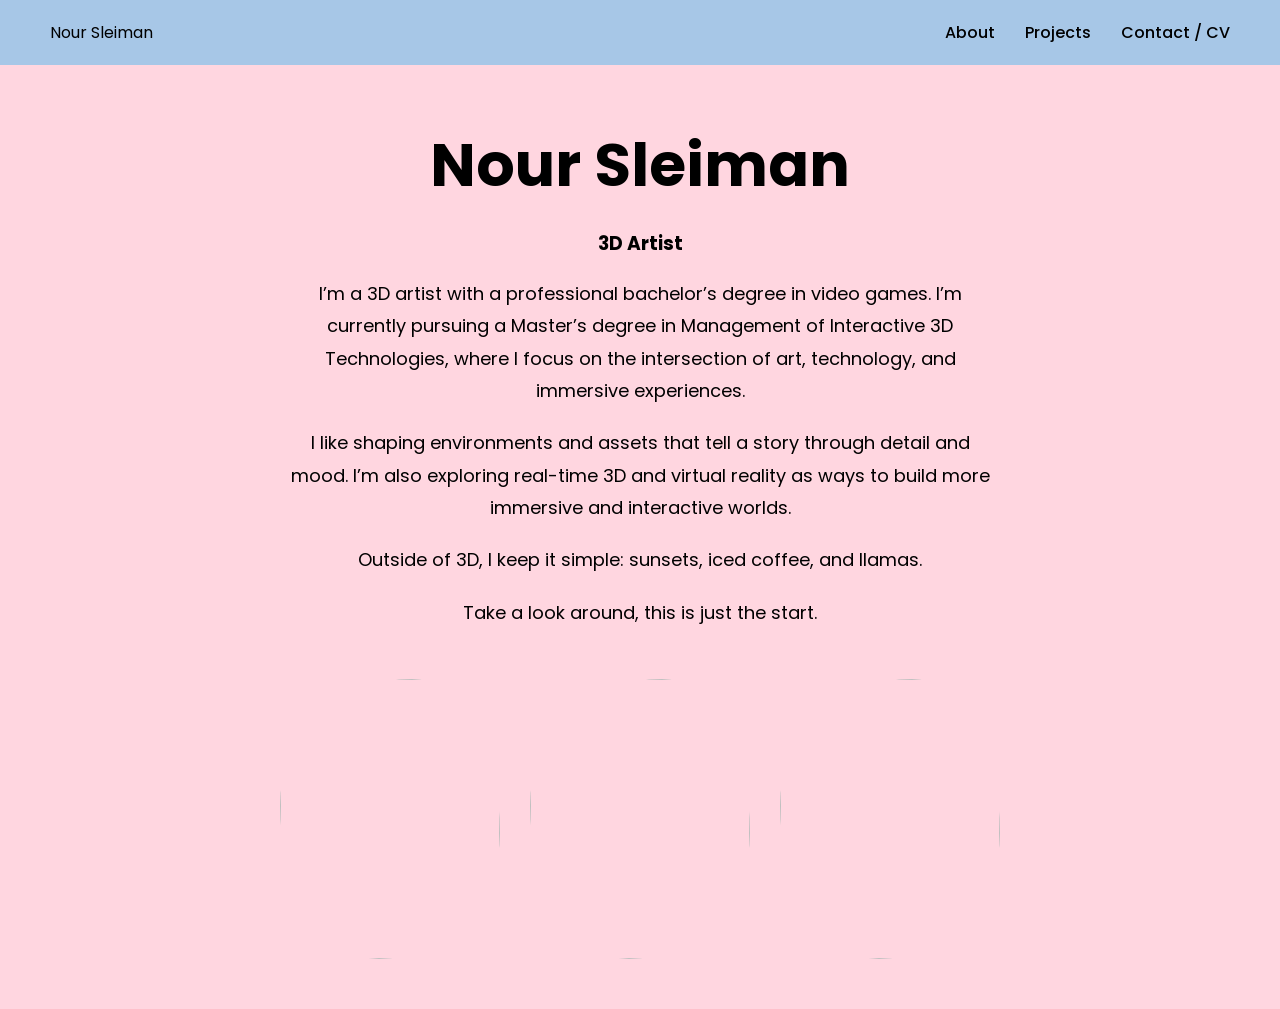
==== index.html @ 2b364024 "Add files via upload" ====
﻿<!DOCTYPE html>
<html lang="en">
<head>
  <meta charset="UTF-8">
  <title>About - Nour Sleiman</title>
  <link href="https://fonts.googleapis.com/css2?family=Poppins:wght@300;600&display=swap" rel="stylesheet">
  <link rel="stylesheet" href="style.css">
</head>

<body>

<nav class="navbar">
  <div class="logo">Nour Sleiman</div>

  <div class="nav-links">
    <a href="index.html">About</a>
    <a href="projects.html">Projects</a>
    <a href="contact.html">Contact / CV</a>
  </div>
</nav>

  <div class="container">
    <h1>Nour Sleiman</h1>
    <h3>3D Artist</h3>


<p>I’m a 3D artist with a professional bachelor’s degree in video games. I’m currently pursuing a Master’s degree in Management of Interactive 3D Technologies, where I focus on the intersection of art, technology, and immersive experiences.</p>

<p>I like shaping environments and assets that tell a story through detail and mood. I’m also exploring real-time 3D and virtual reality as ways to build more immersive and interactive worlds.
</p>

<p>Outside of 3D, I keep it simple: sunsets, iced coffee, and llamas.</p>

<p>Take a look around, this is just the start.</p>

    <div class="image-gallery">
      <img src="img1.jpg">
      <img src="img2.jpg">
      <img src="llama.jpg">
    </div>

  </div>

</body>
</html>
---- style.css ----
body {
    margin: 0;
    font-family: 'Poppins', sans-serif;
    background-color: #ffd6e0; /* pink */
}

.navbar {
    display: flex;
    justify-content: space-between; /* logo left, links right */
    padding: 20px 50px;
    position: fixed; /* keeps navbar on top when scrolling */
    width: 100%;
    top: 0;
    background-color: #A7C7E7; /* pink */
    z-index: 100;
    box-sizing: border-box;
}

.nav-links {
    display: flex;
    gap: 30px;
}

    .nav-links a {
        text-decoration: none;
        color: black;
        font-weight: 500;
        transition: 0.3s;
    }

        .nav-links a:hover {
            color: #ff3399; /* hover effect */
        }

/* MAIN CONTENT */
.container {
    max-width: 1000px;
    margin: 120px auto 50px auto; /* margin-top to not hide under navbar */
    text-align: center;
}

/* TITLE */
h1 {
    font-size: 60px;
    margin-bottom: 10px;
}

/* PARAGRAPH */
p {
    font-size: 18px;
    line-height: 1.8;
    max-width: 700px;
    margin: 20px auto;
}



.image-gallery {
    display: flex;
    justify-content: center;
    gap: 30px;
    margin-top: 50px;
    flex-wrap: wrap; /* prevents breaking on small screens */
}

    .image-gallery img {
        width: 220px;
        height: 280px;
        object-fit: cover;
        border-radius: 60% 40% 55% 45% / 45% 55% 45% 55%;
    
        transition: 0.3s;
    }

        .image-gallery img:hover {
            transform: scale(1.05);
        }
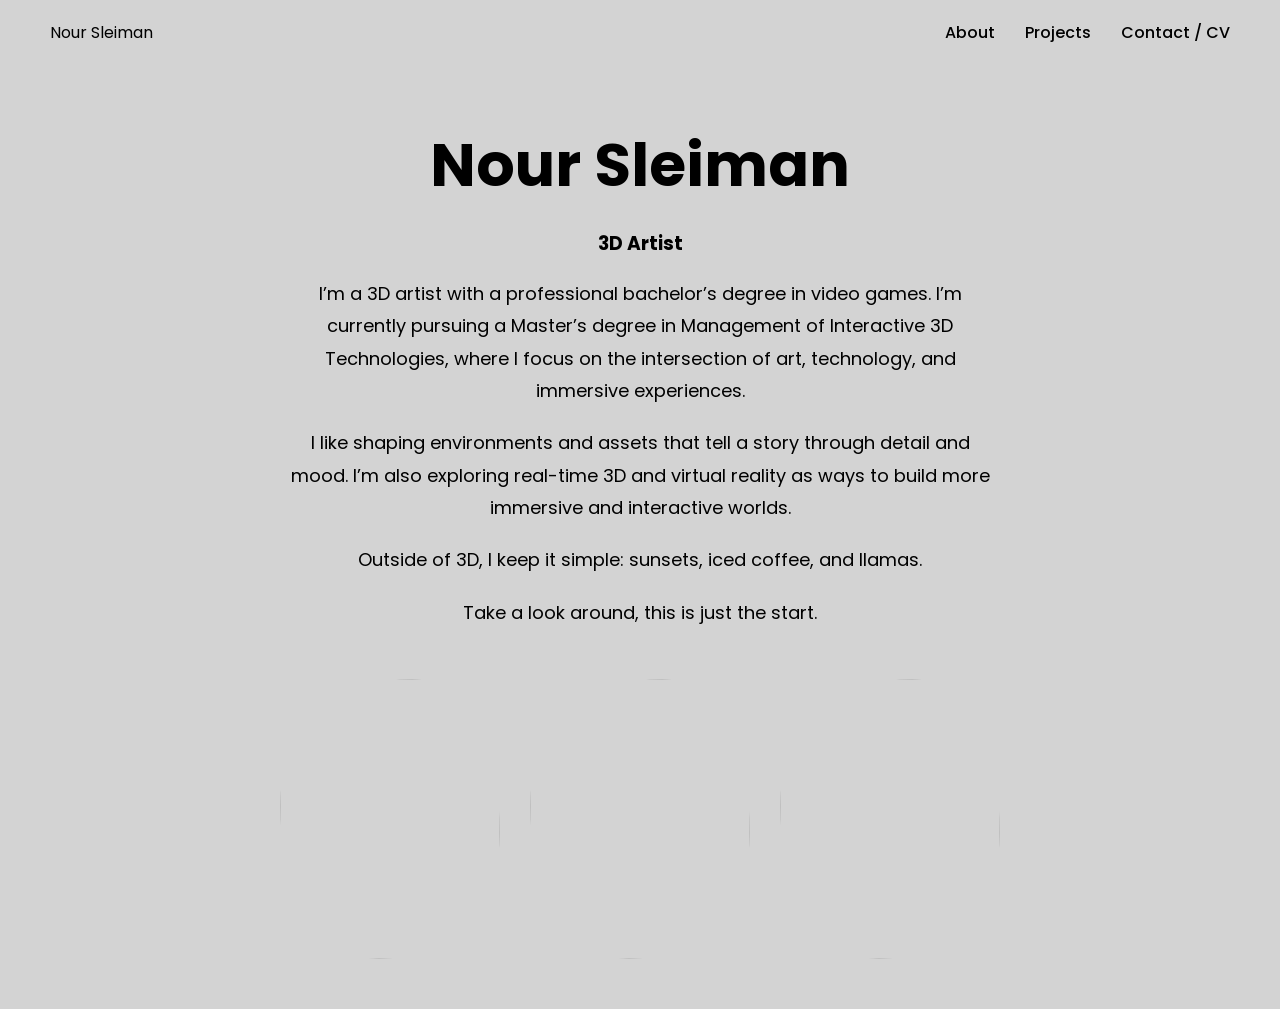
==== commit e2c40ade: "Add files via upload" ====
--- a/index.html
+++ b/index.html
@@ -34,8 +34,8 @@
 <p>Take a look around, this is just the start.</p>
 
     <div class="image-gallery">
-      <img src="img1.jpg">
-      <img src="img2.jpg">
+      <img src="sunset.jpg">
+      <img src="coffee.jpg">
       <img src="llama.jpg">
     </div>
 
--- a/style.css
+++ b/style.css
@@ -1,7 +1,7 @@
 body {
     margin: 0;
     font-family: 'Poppins', sans-serif;
-    background-color: #ffd6e0; /* pink */
+    background-color: #D3D3D3; /* light grey */
 }
 
 .navbar {
@@ -11,7 +11,7 @@
     position: fixed; /* keeps navbar on top when scrolling */
     width: 100%;
     top: 0;
-    background-color: #A7C7E7; /* pink */
+    background-color: #D3D3D3; /* light grey */
     z-index: 100;
     box-sizing: border-box;
 }
@@ -29,7 +29,7 @@
     }
 
         .nav-links a:hover {
-            color: #ff3399; /* hover effect */
+            color: #301934; /* hover effect */
         }
 
 /* MAIN CONTENT */
@@ -53,6 +53,16 @@
     margin: 20px auto;
 }
 
+a {
+    color: black;
+    text-decoration: none;
+    font-weight: 500;
+}
+
+    a:hover {
+        color: #301934;
+    }
+
 
 
 .image-gallery {
@@ -74,4 +84,29 @@
 
         .image-gallery img:hover {
             transform: scale(1.05);
-        }+        }
+
+.projects-grid {
+    display: grid;
+    grid-template-columns: repeat(auto-fit, minmax(250px, 1fr));
+    gap: 30px;
+    margin-top: 40px;
+}
+
+.project-card {
+    text-decoration: none;
+    color: black;
+    background: white;
+    padding: 15px;
+    border-radius: 20px;
+    transition: 0.3s;
+}
+
+    .project-card img {
+        width: 100%;
+        border-radius: 15px;
+    }
+
+    .project-card:hover {
+        transform: translateY(-5px);
+    }
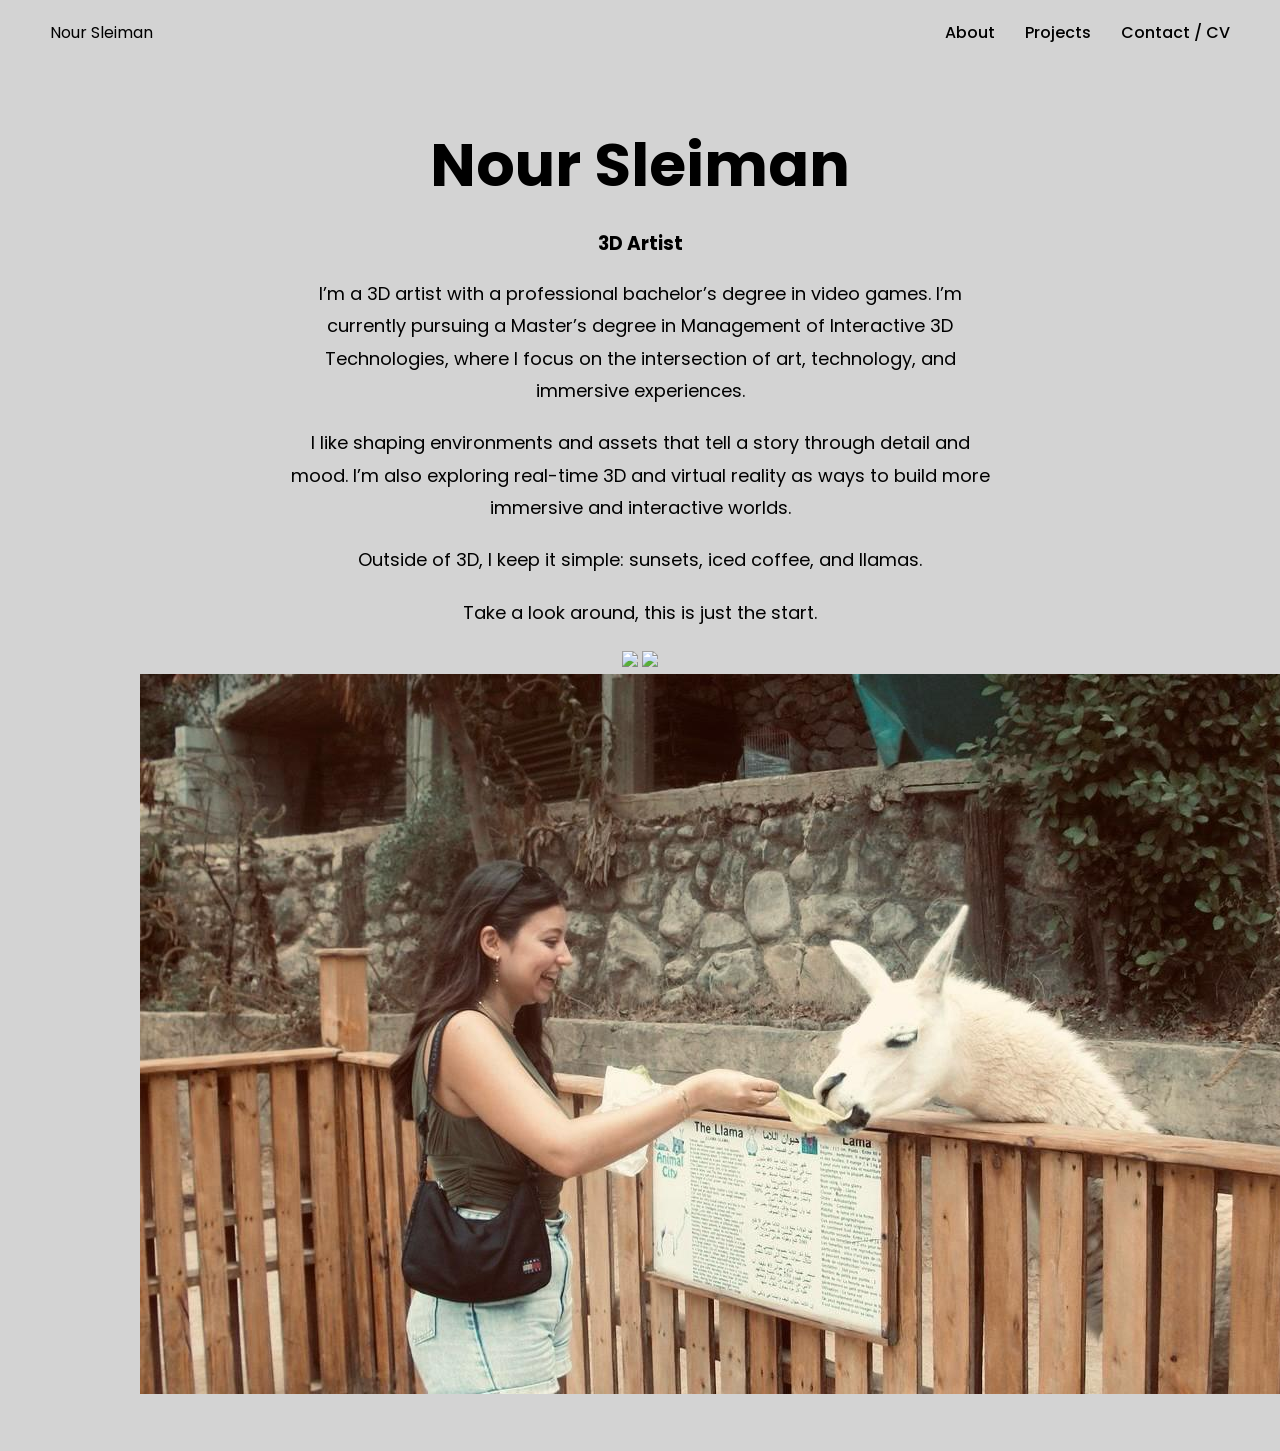
==== commit 301c6a11: "Add files via upload" ====
--- a/index.html
+++ b/index.html
@@ -34,9 +34,9 @@
 <p>Take a look around, this is just the start.</p>
 
     <div class="image-gallery">
-      <img src="sunset.jpg">
-      <img src="coffee.jpg">
-      <img src="llama.jpg">
+      <img src="images/sunset.jpg">
+      <img src="images/coffee.jpg">
+      <img src="images/llama.jpg">
     </div>
 
   </div>
--- a/style.css
+++ b/style.css
@@ -65,13 +65,13 @@
 
 
 
-.image-gallery {
+/*.image-gallery {
     display: flex;
     justify-content: center;
     gap: 30px;
     margin-top: 50px;
-    flex-wrap: wrap; /* prevents breaking on small screens */
-}
+    flex-wrap: wrap;*/ /* prevents breaking on small screens */
+/*}
 
     .image-gallery img {
         width: 220px;
@@ -84,7 +84,7 @@
 
         .image-gallery img:hover {
             transform: scale(1.05);
-        }
+        }*/
 
 .projects-grid {
     display: grid;
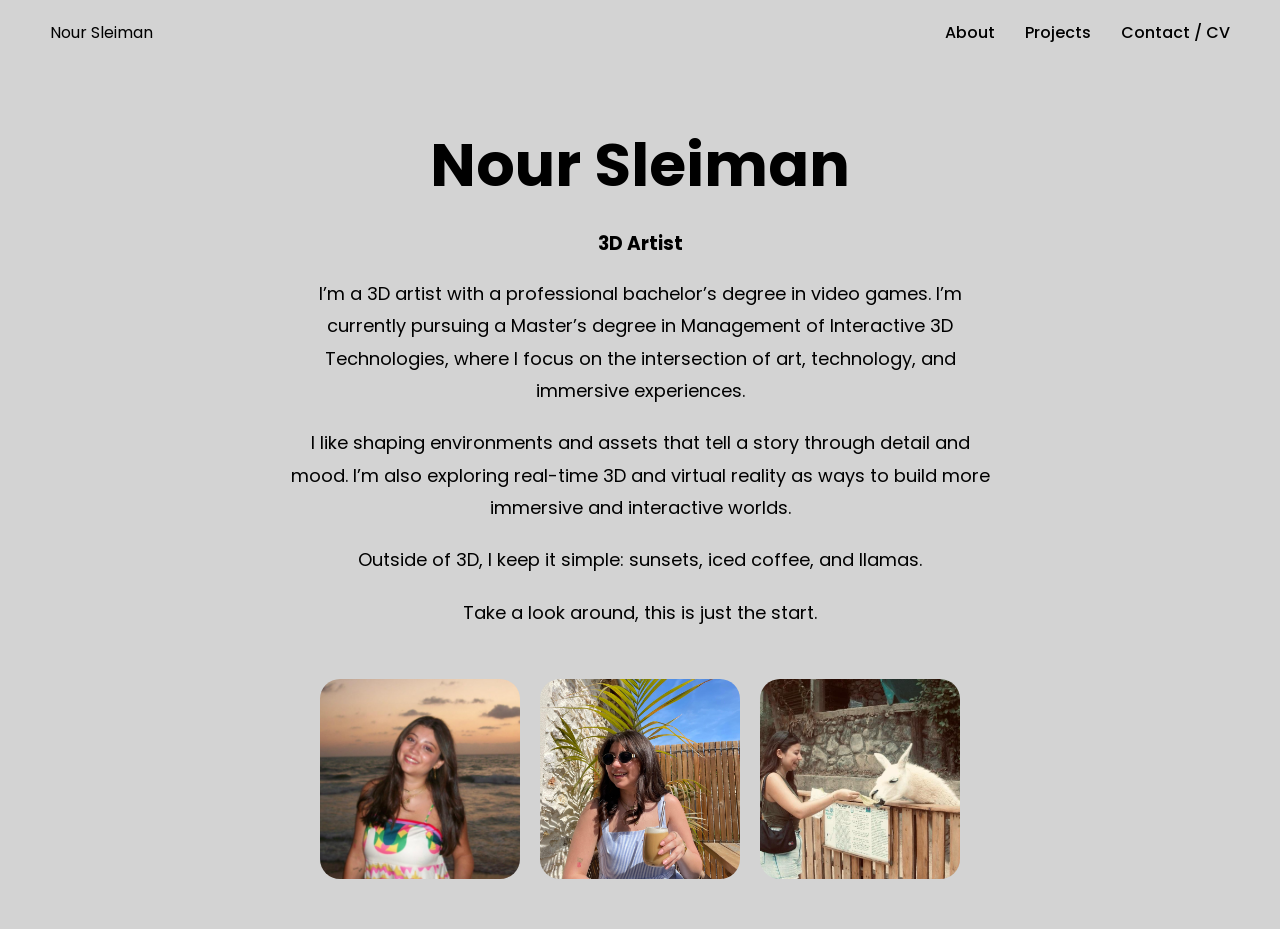
==== commit 5f2b83ed: "Add files via upload" ====
--- a/index.html
+++ b/index.html
@@ -2,7 +2,10 @@
 <html lang="en">
 <head>
   <meta charset="UTF-8">
-  <title>About - Nour Sleiman</title>
+  <title>Nour Sleiman</title>
+
+  <link rel="icon" type="image/png" href="logo.png">
+
   <link href="https://fonts.googleapis.com/css2?family=Poppins:wght@300;600&display=swap" rel="stylesheet">
   <link rel="stylesheet" href="style.css">
 </head>
--- a/style.css
+++ b/style.css
@@ -65,26 +65,25 @@
 
 
 
-/*.image-gallery {
+.image-gallery {
     display: flex;
     justify-content: center;
-    gap: 30px;
+    align-items: center;
+    gap: 20px;
     margin-top: 50px;
-    flex-wrap: wrap;*/ /* prevents breaking on small screens */
-/*}
+    flex-wrap: nowrap; /* THIS keeps them on one line */
+}
 
     .image-gallery img {
-        width: 220px;
-        height: 280px;
+        width: 200px; /* adjust size here */
+        height: 200px; /* keep it square or remove if you want natural ratio */
         object-fit: cover;
-        border-radius: 60% 40% 55% 45% / 45% 55% 45% 55%;
-    
-        transition: 0.3s;
+        border-radius: 20px; /* cleaner than weird blob for now */
     }
 
         .image-gallery img:hover {
             transform: scale(1.05);
-        }*/
+        }
 
 .projects-grid {
     display: grid;
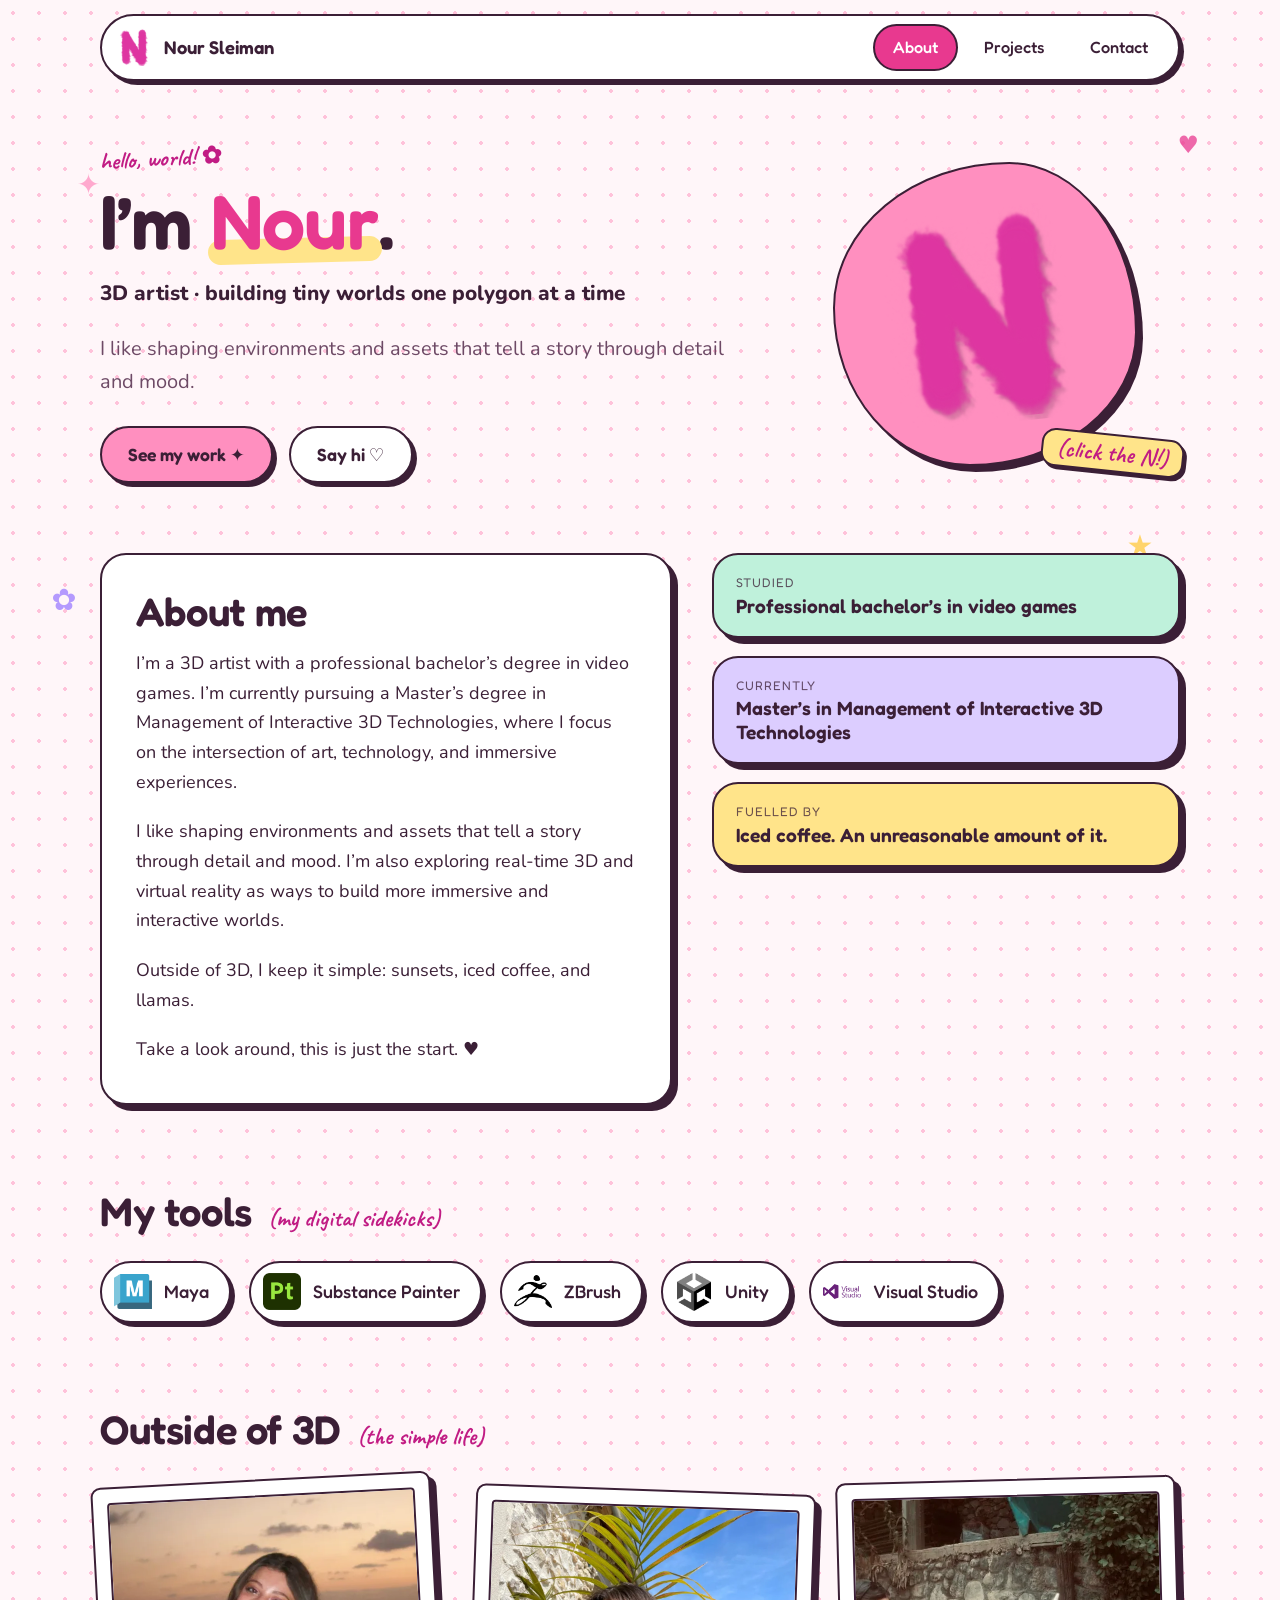
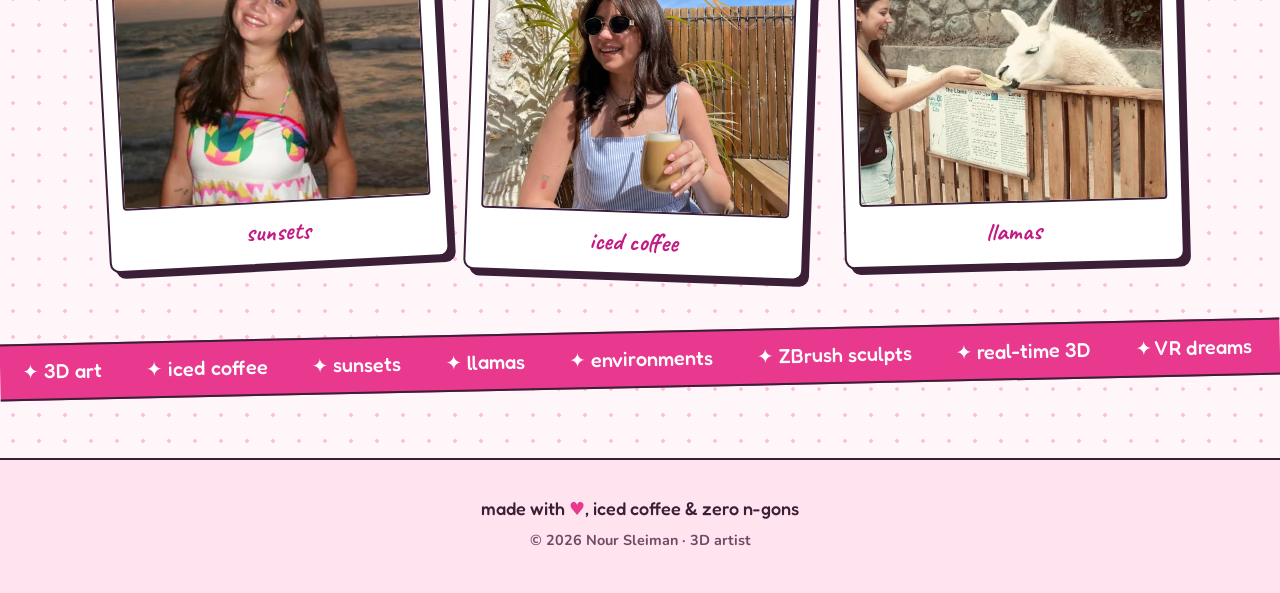
==== commit a6fe57f7: "Rebuild portfolio from scratch: cute pink redesign New About / Projects / Contact pages plus a page " ====
--- a/index.html
+++ b/index.html
@@ -1,48 +1,92 @@
-﻿<!DOCTYPE html>
-<html lang="en">
-<head>
-  <meta charset="UTF-8">
-  <title>Nour Sleiman</title>
-
-  <link rel="icon" type="image/png" href="logo.png">
-
-  <link href="https://fonts.googleapis.com/css2?family=Poppins:wght@300;600&display=swap" rel="stylesheet">
-  <link rel="stylesheet" href="style.css">
-</head>
-
-<body>
-
-<nav class="navbar">
-  <div class="logo">Nour Sleiman</div>
-
-  <div class="nav-links">
-    <a href="index.html">About</a>
-    <a href="projects.html">Projects</a>
-    <a href="contact.html">Contact / CV</a>
-  </div>
-</nav>
-
-  <div class="container">
-    <h1>Nour Sleiman</h1>
-    <h3>3D Artist</h3>
-
-
-<p>I’m a 3D artist with a professional bachelor’s degree in video games. I’m currently pursuing a Master’s degree in Management of Interactive 3D Technologies, where I focus on the intersection of art, technology, and immersive experiences.</p>
-
-<p>I like shaping environments and assets that tell a story through detail and mood. I’m also exploring real-time 3D and virtual reality as ways to build more immersive and interactive worlds.
-</p>
-
-<p>Outside of 3D, I keep it simple: sunsets, iced coffee, and llamas.</p>
-
-<p>Take a look around, this is just the start.</p>
-
-    <div class="image-gallery">
-      <img src="images/sunset.jpg">
-      <img src="images/coffee.jpg">
-      <img src="images/llama.jpg">
-    </div>
-
-  </div>
-
-</body>
-</html>+<!DOCTYPE html>
+<html lang="en">
+<head>
+  <meta charset="utf-8">
+  <meta name="viewport" content="width=device-width, initial-scale=1">
+  <title>Nour Sleiman · 3D Artist</title>
+  <meta name="description" content="Portfolio of Nour Sleiman, a 3D artist focused on environments, assets and real-time 3D.">
+  <meta name="theme-color" content="#ff8fbf">
+  <link rel="canonical" href="https://www.noursleiman.com/">
+  <link rel="icon" type="image/png" href="assets/favicon.png">
+
+  <meta property="og:type" content="website">
+  <meta property="og:title" content="Nour Sleiman · 3D Artist">
+  <meta property="og:description" content="Portfolio of Nour Sleiman, a 3D artist focused on environments, assets and real-time 3D.">
+  <meta property="og:url" content="https://www.noursleiman.com/">
+  <meta property="og:image" content="https://www.noursleiman.com/assets/img/not-paid-enough.webp">
+  <meta name="twitter:card" content="summary_large_image">
+
+  <link rel="preconnect" href="https://fonts.googleapis.com">
+  <link rel="preconnect" href="https://fonts.gstatic.com" crossorigin>
+  <link href="https://fonts.googleapis.com/css2?family=Caveat:wght@700&family=Fredoka:wght@400;500;600;700&family=Nunito:wght@400;700;800&display=swap" rel="stylesheet">
+  <link rel="stylesheet" href="assets/style.css">
+</head>
+<body>
+  <a class="skip" href="#main">Skip to content</a>
+  <div class="deco" aria-hidden="true"><span style="left:6%;top:18%;--s:28px;--c:var(--pink);--t:7s;--d:0s">✦</span><span style="left:92%;top:14%;--s:24px;--c:var(--hot);--t:8s;--d:1s">♥</span><span style="left:88%;top:58%;--s:30px;--c:#ffc93c;--t:9s;--d:2s">★</span><span style="left:4%;top:64%;--s:30px;--c:#9b7bff;--t:8s;--d:3s">✿</span><span style="left:50%;top:92%;--s:26px;--c:var(--hot);--t:7s;--d:1.5s">♡</span><span style="left:78%;top:86%;--s:22px;--c:#3bc8a0;--t:6s;--d:0.5s">✦</span><span style="left:14%;top:88%;--s:22px;--c:var(--pink);--t:10s;--d:2.5s">★</span></div>
+  <header>
+    <nav class="nav" aria-label="Main">
+      <a class="brand" href="index.html" data-burst><img src="assets/logo.png" alt=""><span>Nour Sleiman</span></a>
+      <ul><li><a href="index.html" aria-current=page>About</a></li><li><a href="projects.html">Projects</a></li><li><a href="contact.html">Contact</a></li></ul>
+    </nav>
+  </header>
+
+  <main id="main">
+
+    <section class="wrap hero">
+      <div>
+        <span class="hand hey">hello, world! ✿</span>
+        <h1>I’m <span class="squiggle pink">Nour</span>.</h1>
+        <p class="role">3D artist · building tiny worlds one polygon at a time</p>
+        <p class="lead">I like shaping environments and assets that tell a story through detail and mood.</p>
+        <div class="btn-row">
+          <a class="btn" href="projects.html">See my work ✦</a>
+          <a class="btn alt" href="contact.html">Say hi ♡</a>
+        </div>
+      </div>
+      <div class="mascot">
+        <div class="blob" data-burst role="img" aria-label="Pink letter N logo"><img src="assets/logo.png" alt=""></div>
+        <span class="hand note">(click the N!)</span>
+      </div>
+    </section>
+
+    <section class="wrap about-grid">
+      <div class="sticker about-card reveal">
+        <h2>About me</h2>
+        <p>I’m a 3D artist with a professional bachelor’s degree in video games. I’m currently pursuing a Master’s degree in Management of Interactive 3D Technologies, where I focus on the intersection of art, technology, and immersive experiences.</p>
+        <p>I like shaping environments and assets that tell a story through detail and mood. I’m also exploring real-time 3D and virtual reality as ways to build more immersive and interactive worlds.</p>
+        <p>Outside of 3D, I keep it simple: sunsets, iced coffee, and llamas.</p>
+        <p>Take a look around, this is just the start. ♥</p>
+      </div>
+      <div class="stat-stack">
+        <div class="sticker stat reveal"><small>Studied</small><strong>Professional bachelor’s in video games</strong></div>
+        <div class="sticker stat reveal"><small>Currently</small><strong>Master’s in Management of Interactive 3D Technologies</strong></div>
+        <div class="sticker stat reveal"><small>Fuelled by</small><strong>Iced coffee. An unreasonable amount of it.</strong></div>
+      </div>
+    </section>
+
+    <section class="wrap">
+      <div class="section-head reveal"><h2>My tools</h2><span class="hand">(my digital sidekicks)</span></div>
+      <div class="tools reveal"><div class="tool"><img src="assets/icons/maya.png" alt="" loading="lazy">Maya</div><div class="tool"><img src="assets/icons/painter.png" alt="" loading="lazy">Substance Painter</div><div class="tool"><img src="assets/icons/zbrush.png" alt="" loading="lazy">ZBrush</div><div class="tool"><img src="assets/icons/unity.png" alt="" loading="lazy">Unity</div><div class="tool"><img src="assets/icons/visualstudio.png" alt="" loading="lazy">Visual Studio</div></div>
+    </section>
+
+    <section class="wrap">
+      <div class="section-head reveal"><h2>Outside of 3D</h2><span class="hand">(the simple life)</span></div>
+      <div class="polaroids reveal">
+        <figure class="polaroid"><img src="assets/img/sunset.webp" alt="Nour smiling on a beach at sunset" loading="lazy"><figcaption>sunsets</figcaption></figure>
+        <figure class="polaroid"><img src="assets/img/coffee.webp" alt="Nour with sunglasses holding an iced coffee in front of a palm" loading="lazy"><figcaption>iced coffee</figcaption></figure>
+        <figure class="polaroid"><img src="assets/img/llama.webp" alt="Nour feeding a leaf to a llama over a wooden fence" loading="lazy"><figcaption>llamas</figcaption></figure>
+      </div>
+    </section>
+
+    <div class="marquee" aria-hidden="true"><div class="marquee-track"><span>✦ 3D art</span><span>✦ iced coffee</span><span>✦ sunsets</span><span>✦ llamas</span><span>✦ environments</span><span>✦ ZBrush sculpts</span><span>✦ real-time 3D</span><span>✦ VR dreams</span><span>✦ storytelling through detail</span><span>✦ pink things</span><span>✦ 3D art</span><span>✦ iced coffee</span><span>✦ sunsets</span><span>✦ llamas</span><span>✦ environments</span><span>✦ ZBrush sculpts</span><span>✦ real-time 3D</span><span>✦ VR dreams</span><span>✦ storytelling through detail</span><span>✦ pink things</span></div></div>
+
+  </main>
+
+  <footer class="footer">
+    <div>made with <span class="heart" aria-label="love">♥</span>, iced coffee &amp; zero n-gons</div>
+    <small>© 2026 Nour Sleiman · 3D artist</small>
+  </footer>
+  <script src="assets/main.js"></script>
+</body>
+</html>
--- a/assets/style.css
+++ b/assets/style.css
@@ -0,0 +1,423 @@
+/* ============================================================
+   Nour Sleiman — portfolio
+   cute, a little chaotic, very pink
+   ============================================================ */
+
+:root {
+  --cream: #fff6f9;
+  --blush: #ffe3ee;
+  --pink: #ff8fbf;
+  --hot: #e8398f;
+  --berry: #c11c84;
+  --ink: #3b1f36;
+  --ink-soft: #6e4a66;
+  --butter: #ffe48a;
+  --mint: #bff1db;
+  --lilac: #dccdff;
+  --white: #ffffff;
+
+  --radius: 26px;
+  --border: 2.5px solid var(--ink);
+  --shadow: 6px 6px 0 var(--ink);
+  --shadow-sm: 4px 4px 0 var(--ink);
+
+  --font-head: "Fredoka", "Trebuchet MS", system-ui, sans-serif;
+  --font-body: "Nunito", system-ui, -apple-system, "Segoe UI", sans-serif;
+  --font-hand: "Caveat", "Comic Sans MS", cursive;
+
+  --cursor: url("cursor.png") 16 16, auto;
+  --cursor-link: url("cursor.png") 16 16, pointer;
+}
+
+*, *::before, *::after { box-sizing: border-box; }
+
+html { overflow-x: clip; scroll-behavior: smooth; -webkit-text-size-adjust: 100%; }
+
+body {
+  margin: 0;
+  min-height: 100vh;
+  display: flex;
+  flex-direction: column;
+  font-family: var(--font-body);
+  font-size: 18px;
+  line-height: 1.65;
+  color: var(--ink);
+  background-color: var(--cream);
+  background-image: radial-gradient(#ffc2da 1.6px, transparent 1.7px);
+  background-size: 26px 26px;
+  cursor: var(--cursor);
+  overflow-x: hidden;
+}
+
+a, button, summary, label, [role="button"] { cursor: var(--cursor-link); }
+
+img, video { max-width: 100%; display: block; }
+
+::selection { background: var(--pink); color: var(--ink); }
+
+:focus-visible {
+  outline: 3px dashed var(--hot);
+  outline-offset: 4px;
+  border-radius: 8px;
+}
+
+.sr-only {
+  position: absolute; width: 1px; height: 1px; margin: -1px; padding: 0;
+  overflow: hidden; clip: rect(0 0 0 0); white-space: nowrap; border: 0;
+}
+
+.skip {
+  position: absolute; left: 16px; top: -60px; z-index: 300;
+  background: var(--ink); color: var(--white);
+  padding: 10px 18px; border-radius: 999px; font-weight: 800;
+  text-decoration: none; transition: top .2s;
+}
+.skip:focus { top: 14px; }
+
+/* ---------- floating decorations ---------- */
+.deco { position: fixed; inset: 0; pointer-events: none; z-index: 0; overflow: hidden; }
+.deco span {
+  position: absolute;
+  font-size: var(--s, 26px);
+  color: var(--c, var(--pink));
+  opacity: .75;
+  animation: float var(--t, 7s) ease-in-out infinite;
+  animation-delay: var(--d, 0s);
+}
+@keyframes float {
+  0%, 100% { transform: translateY(0) rotate(-8deg); }
+  50%      { transform: translateY(-18px) rotate(10deg); }
+}
+
+/* ---------- layout ---------- */
+.wrap { width: min(1080px, 100% - 40px); margin-inline: auto; position: relative; z-index: 1; }
+main { flex: 1; position: relative; z-index: 1; padding-bottom: 70px; }
+
+/* ---------- nav ---------- */
+.nav {
+  position: sticky; top: 14px; z-index: 200;
+  width: min(1080px, 100% - 28px);
+  margin: 14px auto 0;
+  display: flex; align-items: center; justify-content: space-between; gap: 12px;
+  padding: 8px 10px 8px 14px;
+  background: var(--white);
+  border: var(--border);
+  border-radius: 999px;
+  box-shadow: var(--shadow-sm);
+}
+.brand {
+  display: inline-flex; align-items: center; gap: 10px;
+  font-family: var(--font-head); font-weight: 600; font-size: 1.15rem;
+  color: var(--ink); text-decoration: none;
+}
+.brand img { width: 38px; height: 38px; object-fit: contain; transition: transform .3s; }
+.brand:hover img { transform: rotate(-14deg) scale(1.12); }
+.nav ul { display: flex; gap: 6px; list-style: none; margin: 0; padding: 0; }
+.nav li a {
+  display: block; padding: 8px 18px;
+  font-family: var(--font-head); font-weight: 500; font-size: 1.02rem;
+  color: var(--ink); text-decoration: none;
+  border-radius: 999px; border: 2px solid transparent;
+  transition: background .2s, transform .2s;
+}
+.nav li a:hover { background: var(--blush); transform: rotate(-3deg) scale(1.05); }
+.nav li a[aria-current="page"] { background: var(--hot); color: var(--white); border-color: var(--ink); }
+
+/* ---------- typography ---------- */
+h1, h2, h3 { font-family: var(--font-head); line-height: 1.1; margin: 0; font-weight: 600; letter-spacing: -.01em; }
+h1 { font-size: clamp(2.6rem, 8vw, 4.8rem); }
+h2 { font-size: clamp(1.8rem, 4.5vw, 2.5rem); }
+h3 { font-size: 1.35rem; }
+p { margin: 0 0 1.1em; }
+.lead { font-size: 1.25rem; color: var(--ink-soft); }
+.hand { font-family: var(--font-hand); font-weight: 700; font-size: 1.5rem; color: var(--berry); line-height: 1.1; }
+.pink { color: var(--hot); }
+
+.squiggle {
+  display: inline-block; position: relative; z-index: 0;
+}
+.squiggle::after {
+  content: ""; position: absolute; left: -2%; right: -2%; bottom: .02em; height: .32em; z-index: -1;
+  background: var(--butter); border-radius: 999px; transform: rotate(-1.5deg);
+}
+
+/* ---------- sticker cards, buttons, chips ---------- */
+.sticker {
+  background: var(--white);
+  border: var(--border);
+  border-radius: var(--radius);
+  box-shadow: var(--shadow);
+}
+
+.btn {
+  display: inline-flex; align-items: center; gap: 8px;
+  padding: 12px 26px;
+  font-family: var(--font-head); font-weight: 600; font-size: 1.1rem;
+  color: var(--ink); background: var(--pink); text-decoration: none;
+  border: var(--border); border-radius: 999px; box-shadow: var(--shadow-sm);
+  transition: transform .15s, box-shadow .15s, background .2s;
+}
+.btn:hover { transform: translate(-2px, -3px) rotate(-1.5deg); box-shadow: 7px 8px 0 var(--ink); background: #ff77b2; }
+.btn:active { transform: translate(3px, 3px); box-shadow: 1px 1px 0 var(--ink); }
+.btn.alt { background: var(--white); }
+.btn.alt:hover { background: var(--butter); }
+.btn-row { display: flex; flex-wrap: wrap; gap: 16px; }
+
+.chip {
+  display: inline-block; padding: 3px 14px;
+  font-family: var(--font-head); font-weight: 500; font-size: .92rem;
+  background: var(--butter); color: var(--ink);
+  border: 2px solid var(--ink); border-radius: 999px;
+}
+.chip.pink  { background: var(--pink); }
+.chip.mint  { background: var(--mint); }
+.chip.lilac { background: var(--lilac); }
+.chips { display: flex; flex-wrap: wrap; gap: 8px; }
+
+/* ---------- marquee ---------- */
+.marquee {
+  position: relative; z-index: 1;
+  margin-top: 56px;
+  background: var(--hot); color: var(--white);
+  border-block: var(--border);
+  transform: rotate(-1.2deg);
+  overflow: hidden; white-space: nowrap;
+}
+.marquee-track { display: inline-flex; animation: slide 32s linear infinite; }
+.marquee span {
+  font-family: var(--font-head); font-weight: 500; font-size: 1.25rem;
+  padding: 10px 22px;
+}
+@keyframes slide { to { transform: translateX(-50%); } }
+
+/* ---------- home / about ---------- */
+.hero { display: grid; grid-template-columns: 1.25fr .75fr; gap: 40px; align-items: center; padding-top: 64px; }
+.hero .hey { display: inline-block; margin-bottom: 8px; transform: rotate(-3deg); }
+.hero h1 { margin-bottom: 12px; }
+.hero .role { font-size: 1.3rem; font-weight: 800; margin-bottom: 22px; }
+.hero .btn-row { margin-top: 28px; }
+
+.mascot { position: relative; display: grid; place-items: center; }
+.mascot .blob {
+  width: min(320px, 78%); aspect-ratio: 1;
+  background: var(--pink);
+  border: var(--border); box-shadow: var(--shadow);
+  border-radius: 58% 42% 55% 45% / 48% 56% 44% 52%;
+  display: grid; place-items: center;
+  animation: morph 9s ease-in-out infinite;
+}
+.mascot .blob img { width: 70%; transform: rotate(-6deg); transition: transform .3s; filter: drop-shadow(4px 5px 0 rgba(59,31,54,.25)); }
+.mascot .blob:hover img { transform: rotate(8deg) scale(1.08); }
+@keyframes morph {
+  0%, 100% { border-radius: 58% 42% 55% 45% / 48% 56% 44% 52%; }
+  50%      { border-radius: 44% 56% 42% 58% / 58% 44% 56% 42%; }
+}
+.mascot .note {
+  position: absolute; right: -4px; bottom: -6px;
+  background: var(--butter); border: var(--border); border-radius: 14px;
+  padding: 4px 14px; transform: rotate(6deg); box-shadow: 3px 3px 0 var(--ink);
+}
+
+.about-grid { display: grid; grid-template-columns: 1.1fr .9fr; gap: 40px; margin-top: 70px; align-items: start; }
+.about-card { padding: 34px 34px 18px; }
+.about-card h2 { margin-bottom: 16px; }
+
+.stat-stack { display: grid; gap: 18px; }
+.stat { padding: 18px 22px; }
+.stat:nth-child(1) { background: var(--mint);  transform: rotate(1.2deg); }
+.stat:nth-child(2) { background: var(--lilac); transform: rotate(-1.4deg); }
+.stat:nth-child(3) { background: var(--butter); transform: rotate(.8deg); }
+.stat small { display: block; font-family: var(--font-head); text-transform: uppercase; letter-spacing: .08em; font-size: .78rem; opacity: .75; }
+.stat strong { font-family: var(--font-head); font-size: 1.2rem; font-weight: 600; line-height: 1.25; display: block; }
+
+.section-head { margin: 84px 0 28px; display: flex; flex-wrap: wrap; align-items: baseline; gap: 6px 16px; }
+
+.polaroids { display: grid; grid-template-columns: repeat(3, 1fr); gap: 30px; padding-bottom: 10px; }
+.polaroid {
+  margin: 0; background: var(--white); padding: 14px 14px 10px;
+  border: var(--border); border-radius: 10px; box-shadow: var(--shadow);
+  transition: transform .25s;
+}
+.polaroid:nth-child(1) { transform: rotate(-3deg); }
+.polaroid:nth-child(2) { transform: rotate(2deg) translateY(10px); }
+.polaroid:nth-child(3) { transform: rotate(-1.5deg); }
+.polaroid:hover { transform: rotate(0) scale(1.04) translateY(-4px); z-index: 2; }
+.polaroid img { width: 100%; aspect-ratio: 1; object-fit: cover; border-radius: 4px; border: 2px solid var(--ink); }
+.polaroid:nth-child(3) img { object-position: 62% 50%; }
+.polaroid:nth-child(1) img { object-position: 50% 30%; }
+.polaroid figcaption { font-family: var(--font-hand); font-weight: 700; font-size: 1.6rem; text-align: center; padding-top: 8px; color: var(--berry); }
+
+.tools { display: flex; flex-wrap: wrap; gap: 18px; }
+.tool {
+  display: flex; align-items: center; gap: 12px;
+  padding: 10px 20px 10px 12px; background: var(--white);
+  border: var(--border); border-radius: 999px; box-shadow: var(--shadow-sm);
+  font-family: var(--font-head); font-weight: 500;
+  transition: transform .2s;
+}
+.tool:hover { transform: translateY(-4px) rotate(-2deg); }
+.tool img { width: 38px; height: 38px; object-fit: contain; }
+
+/* ---------- projects ---------- */
+.page-head { padding-top: 64px; text-align: center; }
+.page-head h1 { margin-bottom: 10px; }
+.page-head .lead { margin-inline: auto; max-width: 560px; }
+
+.projects-grid {
+  display: grid; grid-template-columns: repeat(2, 1fr); gap: 38px;
+  margin-top: 54px;
+}
+.card {
+  display: flex; flex-direction: column; overflow: hidden;
+  color: inherit; text-decoration: none;
+  transition: transform .25s, box-shadow .25s;
+}
+.card:nth-child(odd)  { transform: rotate(-1.2deg); }
+.card:nth-child(even) { transform: rotate(1deg) translateY(18px); }
+.card:hover { transform: rotate(0) translateY(-6px) scale(1.015); box-shadow: 10px 12px 0 var(--ink); }
+.card .thumb { aspect-ratio: 16 / 10; overflow: hidden; border-bottom: var(--border); background: var(--blush); }
+.card .thumb img { width: 100%; height: 100%; object-fit: cover; transition: transform .5s; }
+.card:hover .thumb img { transform: scale(1.07) rotate(.6deg); }
+.card .body { padding: 20px 24px 24px; display: flex; flex-direction: column; gap: 8px; flex: 1; }
+.card .body p { margin: 0; color: var(--ink-soft); font-size: 1rem; }
+.card .go { margin-top: auto; padding-top: 10px; font-family: var(--font-head); font-weight: 600; color: var(--hot); }
+.card .go span { display: inline-block; transition: transform .2s; }
+.card:hover .go span { transform: translateX(6px); }
+
+/* ---------- project detail ---------- */
+.back {
+  display: inline-block; margin-top: 40px;
+  font-family: var(--font-head); font-weight: 500; color: var(--ink);
+  text-decoration: none; padding: 6px 16px;
+  background: var(--white); border: 2px solid var(--ink); border-radius: 999px;
+  transition: transform .2s, background .2s;
+}
+.back:hover { background: var(--butter); transform: translateX(-4px) rotate(-2deg); }
+
+.project-head { margin: 26px 0 36px; }
+.project-head h1 { font-size: clamp(2.4rem, 7vw, 4.2rem); margin: 10px 0 14px; }
+.project-head .chips { margin-top: 18px; }
+
+.project-layout { display: grid; grid-template-columns: 1.4fr .6fr; gap: 36px; align-items: start; }
+.project-text { padding: 30px 34px 14px; }
+.project-text p:last-child { margin-bottom: 18px; }
+.sidebar { display: grid; gap: 22px; position: sticky; top: 100px; }
+.side-card { padding: 20px 22px; }
+.side-card h3 { margin-bottom: 12px; font-size: 1.1rem; }
+.side-card:nth-child(1) { background: var(--lilac); transform: rotate(1deg); }
+.side-card:nth-child(2) { background: var(--mint); transform: rotate(-1deg); }
+.side-card dl { margin: 0; }
+.side-card dt { font-family: var(--font-head); font-size: .78rem; text-transform: uppercase; letter-spacing: .08em; opacity: .7; }
+.side-card dd { margin: 0 0 10px; font-weight: 800; }
+.side-card dd:last-child { margin-bottom: 0; }
+.side-tools { display: flex; flex-wrap: wrap; gap: 10px; }
+.side-tools figure { margin: 0; text-align: center; font-size: .8rem; font-weight: 800; width: 64px; }
+.side-tools img { width: 46px; height: 46px; object-fit: contain; margin: 0 auto 4px; }
+
+/* retro "window" frame for images + video */
+.window { margin-top: 44px; overflow: hidden; }
+.window .bar {
+  display: flex; align-items: center; gap: 8px; padding: 10px 16px;
+  background: var(--pink); border-bottom: var(--border);
+  font-family: var(--font-head); font-weight: 500; font-size: .95rem;
+}
+.window .bar i { width: 14px; height: 14px; border-radius: 50%; border: 2px solid var(--ink); background: var(--butter); }
+.window .bar i:nth-child(2) { background: var(--mint); }
+.window .bar i:nth-child(3) { background: var(--white); }
+.window .bar b { margin-left: 8px; font-weight: 500; }
+.window img, .window video { width: 100%; background: var(--ink); }
+.window.square video { max-width: 640px; margin-inline: auto; }
+.window.square .screen { background: var(--ink); }
+
+.next-prev { display: flex; justify-content: space-between; gap: 18px; flex-wrap: wrap; margin-top: 60px; }
+
+/* ---------- contact ---------- */
+.contact-grid { display: grid; grid-template-columns: 1.15fr .85fr; gap: 38px; margin-top: 54px; align-items: start; }
+.mail-card { padding: 38px 36px 34px; background: var(--pink); transform: rotate(-1deg); }
+.mail-card .hand { color: var(--ink); }
+.mail-card h2 { margin: 6px 0 16px; }
+.mail-link {
+  display: block; word-break: break-word;
+  font-family: var(--font-head); font-weight: 600; font-size: clamp(1.15rem, 3.2vw, 1.55rem);
+  color: var(--ink); background: var(--white); text-decoration: none;
+  padding: 14px 20px; border: var(--border); border-radius: 18px; box-shadow: var(--shadow-sm);
+  transition: transform .2s;
+}
+.mail-link:hover { transform: rotate(1deg) scale(1.02); }
+.mail-card .btn-row { margin-top: 22px; }
+.copied { font-family: var(--font-hand); font-weight: 700; font-size: 1.5rem; min-height: 1.6rem; margin-top: 10px; }
+
+.link-stack { display: grid; gap: 22px; }
+.link-card {
+  display: flex; align-items: center; gap: 16px; padding: 20px 24px;
+  color: inherit; text-decoration: none; transition: transform .2s, box-shadow .2s;
+}
+.link-card:nth-child(1) { background: var(--lilac); transform: rotate(1.4deg); }
+.link-card:nth-child(2) { background: var(--butter); transform: rotate(-1.2deg); }
+.link-card:hover { transform: rotate(0) translateY(-5px); box-shadow: 9px 10px 0 var(--ink); }
+.link-card .ico { font-size: 2rem; line-height: 1; }
+.link-card strong { display: block; font-family: var(--font-head); font-size: 1.25rem; font-weight: 600; line-height: 1.2; }
+.link-card span { font-size: .95rem; color: var(--ink-soft); }
+
+/* ---------- 404 ---------- */
+.lost { text-align: center; padding-top: 90px; }
+.lost .big { font-family: var(--font-head); font-weight: 700; font-size: clamp(6rem, 25vw, 12rem); line-height: .9; color: var(--hot); text-shadow: 6px 6px 0 var(--ink); }
+.lost p { margin: 20px auto 30px; max-width: 460px; }
+
+/* ---------- footer ---------- */
+.footer {
+  position: relative; z-index: 1;
+  text-align: center; padding: 34px 20px 40px;
+  border-top: var(--border); background: var(--blush);
+  font-family: var(--font-head); font-weight: 500;
+}
+.footer small { display: block; margin-top: 6px; font-family: var(--font-body); font-weight: 700; color: var(--ink-soft); font-size: .9rem; }
+.footer .heart { display: inline-block; color: var(--hot); animation: beat 1.4s ease-in-out infinite; }
+@keyframes beat { 0%, 100% { transform: scale(1); } 15% { transform: scale(1.3); } 30% { transform: scale(1); } 45% { transform: scale(1.2); } }
+
+/* ---------- click burst ---------- */
+.burst {
+  position: fixed; z-index: 999; pointer-events: none;
+  font-size: var(--s, 22px); color: var(--c, var(--hot));
+  animation: pop .9s ease-out forwards;
+}
+@keyframes pop {
+  0%   { transform: translate(0, 0) scale(.4) rotate(0); opacity: 1; }
+  100% { transform: translate(var(--x), var(--y)) scale(1.1) rotate(var(--r)); opacity: 0; }
+}
+
+/* ---------- reveal on scroll ---------- */
+.js .reveal { opacity: 0; transform: translateY(26px); transition: opacity .7s ease, transform .7s ease; }
+.js .reveal.in { opacity: 1; transform: none; }
+
+/* ---------- responsive ---------- */
+@media (max-width: 860px) {
+  body { font-size: 17px; }
+  .hero, .about-grid, .project-layout, .contact-grid { grid-template-columns: 1fr; }
+  .hero { padding-top: 40px; gap: 30px; }
+  .mascot { order: -1; }
+  .mascot .blob { width: 220px; }
+  .sidebar { position: static; grid-template-columns: 1fr 1fr; }
+  .polaroids { gap: 16px; }
+  .polaroid { padding: 8px 8px 4px; }
+  .polaroid figcaption { font-size: 1.15rem; }
+}
+@media (max-width: 640px) {
+  .projects-grid { grid-template-columns: 1fr; gap: 30px; }
+  .card:nth-child(even) { transform: rotate(1deg); }
+  .nav { padding-left: 10px; }
+  .brand span { display: none; }
+  .nav li a { padding: 8px 13px; }
+  .about-card, .project-text { padding: 24px 22px 8px; }
+  .sidebar { grid-template-columns: 1fr; }
+  .polaroids { grid-template-columns: 1fr 1fr; }
+  .polaroid:nth-child(3) { grid-column: 1 / -1; max-width: 70%; margin-inline: auto; }
+  .mail-card { padding: 28px 22px; }
+  .page-head { padding-top: 44px; }
+}
+
+@media (prefers-reduced-motion: reduce) {
+  html { scroll-behavior: auto; }
+  *, *::before, *::after { animation: none !important; transition: none !important; }
+  .js .reveal { opacity: 1; transform: none; }
+}
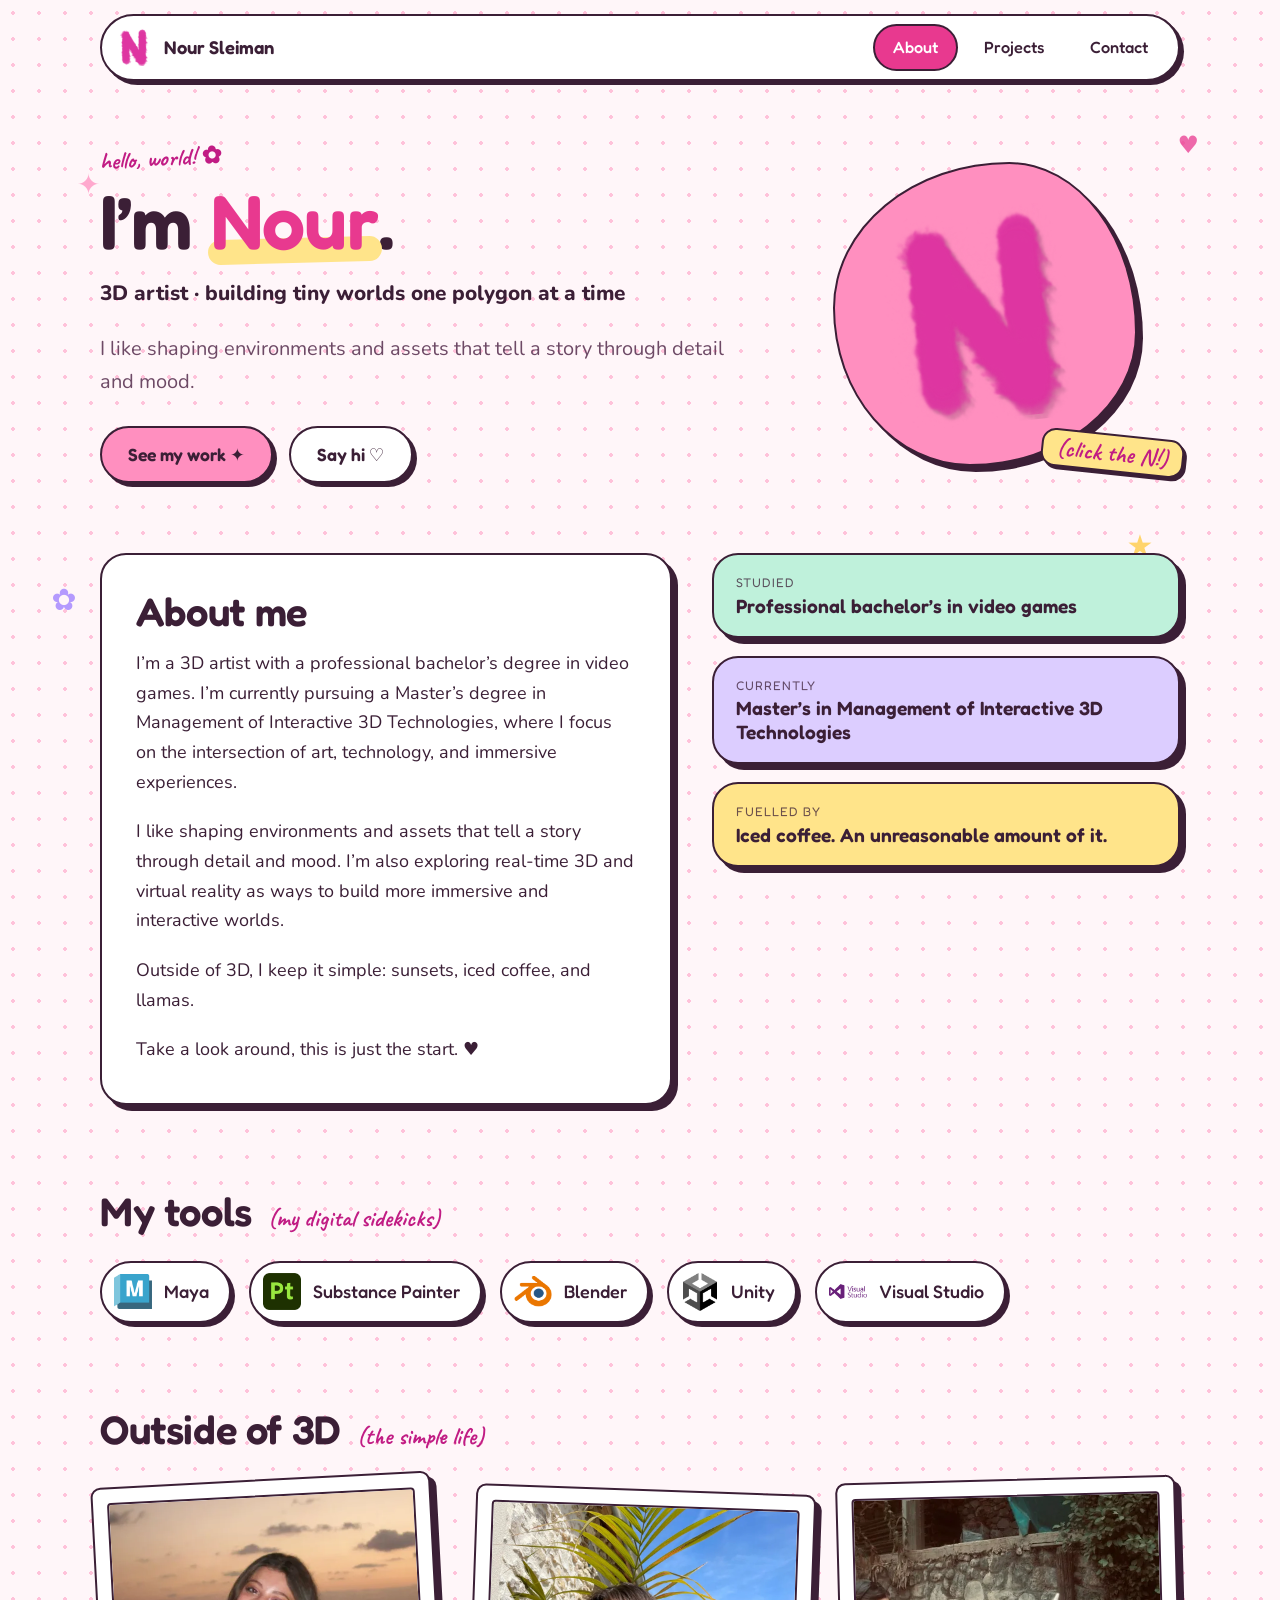
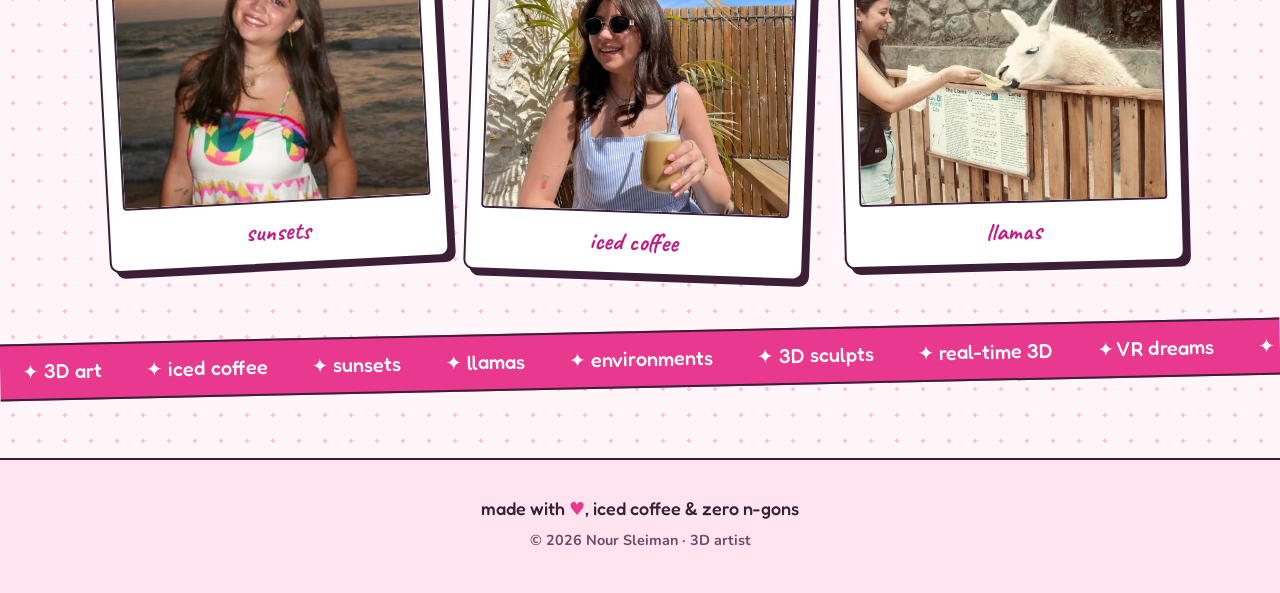
==== commit ede5161b: "Replace ZBrush with Blender Co-Authored-By: Claude Sonnet 5.5 <noreply@anthropic.com> Claude-Session" ====
--- a/index.html
+++ b/index.html
@@ -67,7 +67,7 @@
 
     <section class="wrap">
       <div class="section-head reveal"><h2>My tools</h2><span class="hand">(my digital sidekicks)</span></div>
-      <div class="tools reveal"><div class="tool"><img src="assets/icons/maya.png" alt="" loading="lazy">Maya</div><div class="tool"><img src="assets/icons/painter.png" alt="" loading="lazy">Substance Painter</div><div class="tool"><img src="assets/icons/zbrush.png" alt="" loading="lazy">ZBrush</div><div class="tool"><img src="assets/icons/unity.png" alt="" loading="lazy">Unity</div><div class="tool"><img src="assets/icons/visualstudio.png" alt="" loading="lazy">Visual Studio</div></div>
+      <div class="tools reveal"><div class="tool"><img src="assets/icons/maya.png" alt="" loading="lazy">Maya</div><div class="tool"><img src="assets/icons/painter.png" alt="" loading="lazy">Substance Painter</div><div class="tool"><img src="assets/icons/blender.png" alt="" loading="lazy">Blender</div><div class="tool"><img src="assets/icons/unity.png" alt="" loading="lazy">Unity</div><div class="tool"><img src="assets/icons/visualstudio.png" alt="" loading="lazy">Visual Studio</div></div>
     </section>
 
     <section class="wrap">
@@ -79,7 +79,7 @@
       </div>
     </section>
 
-    <div class="marquee" aria-hidden="true"><div class="marquee-track"><span>✦ 3D art</span><span>✦ iced coffee</span><span>✦ sunsets</span><span>✦ llamas</span><span>✦ environments</span><span>✦ ZBrush sculpts</span><span>✦ real-time 3D</span><span>✦ VR dreams</span><span>✦ storytelling through detail</span><span>✦ pink things</span><span>✦ 3D art</span><span>✦ iced coffee</span><span>✦ sunsets</span><span>✦ llamas</span><span>✦ environments</span><span>✦ ZBrush sculpts</span><span>✦ real-time 3D</span><span>✦ VR dreams</span><span>✦ storytelling through detail</span><span>✦ pink things</span></div></div>
+    <div class="marquee" aria-hidden="true"><div class="marquee-track"><span>✦ 3D art</span><span>✦ iced coffee</span><span>✦ sunsets</span><span>✦ llamas</span><span>✦ environments</span><span>✦ 3D sculpts</span><span>✦ real-time 3D</span><span>✦ VR dreams</span><span>✦ storytelling through detail</span><span>✦ pink things</span><span>✦ 3D art</span><span>✦ iced coffee</span><span>✦ sunsets</span><span>✦ llamas</span><span>✦ environments</span><span>✦ 3D sculpts</span><span>✦ real-time 3D</span><span>✦ VR dreams</span><span>✦ storytelling through detail</span><span>✦ pink things</span></div></div>
 
   </main>
 
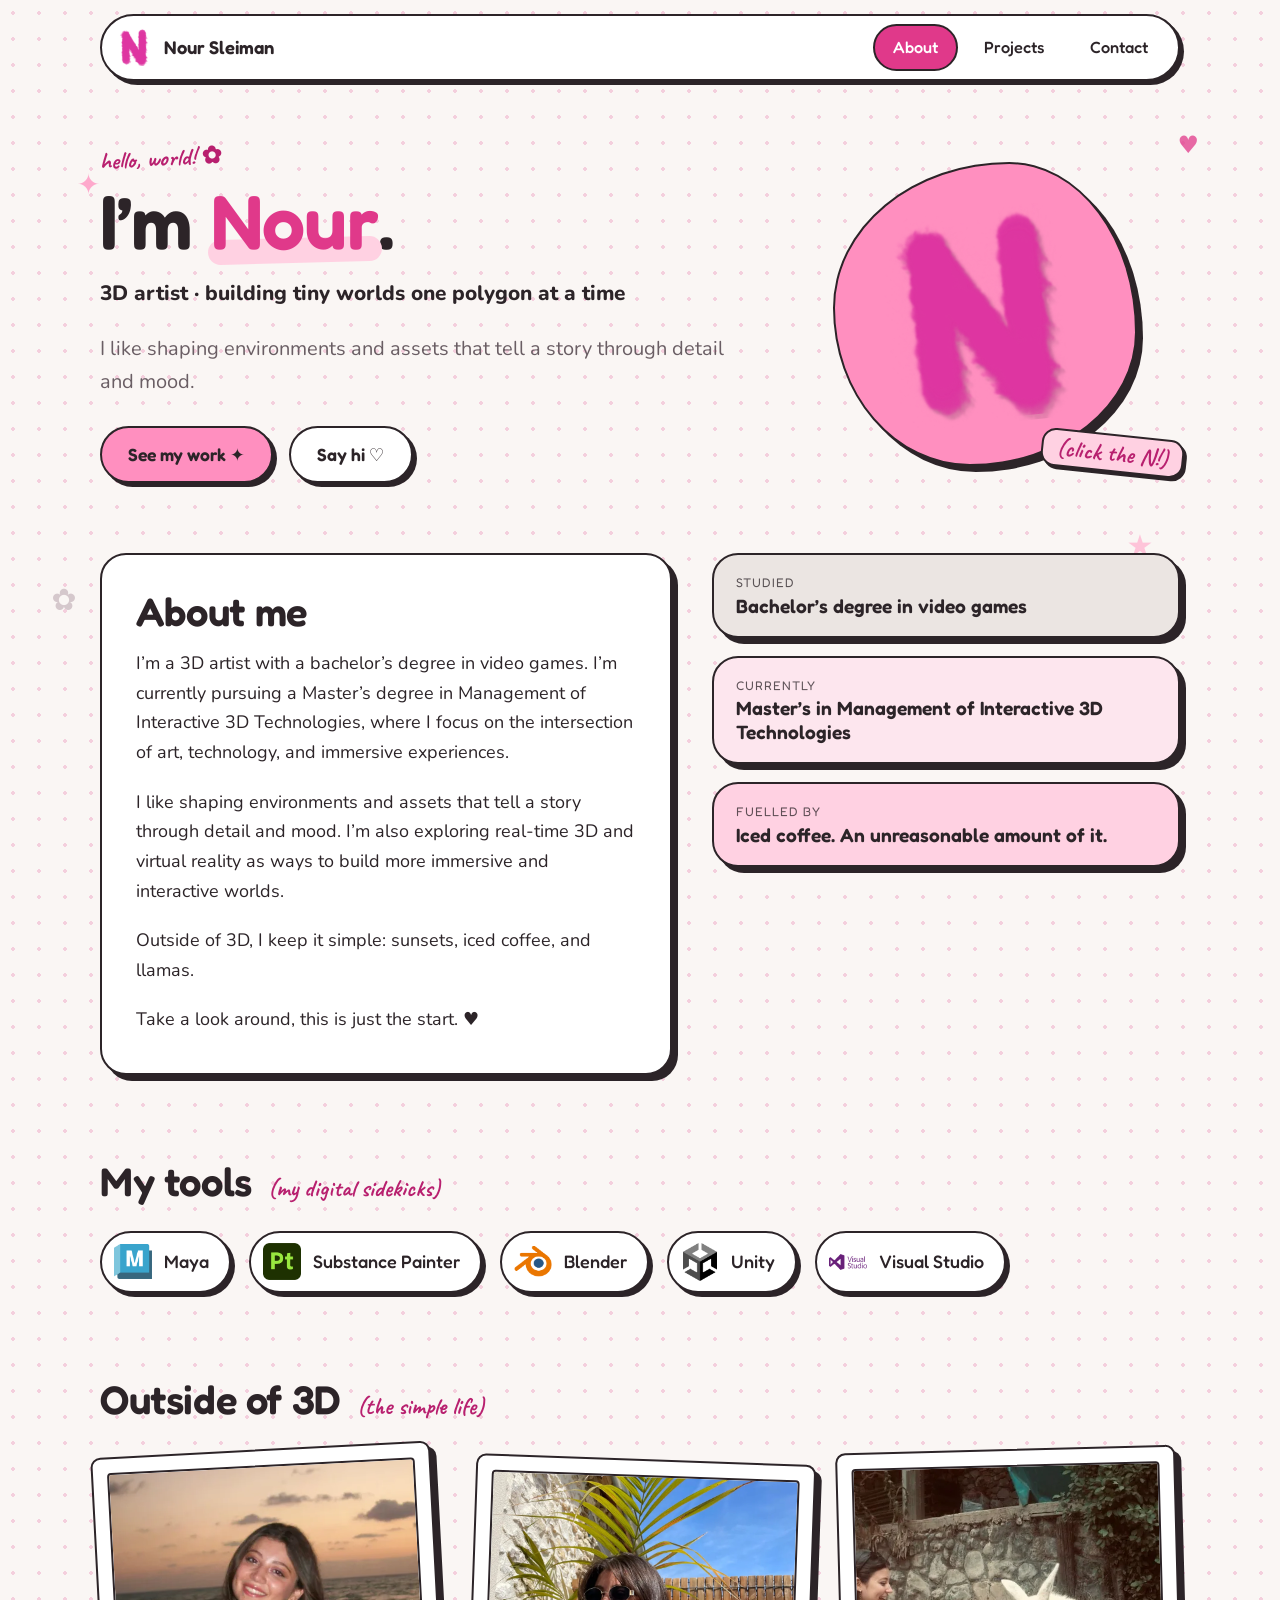
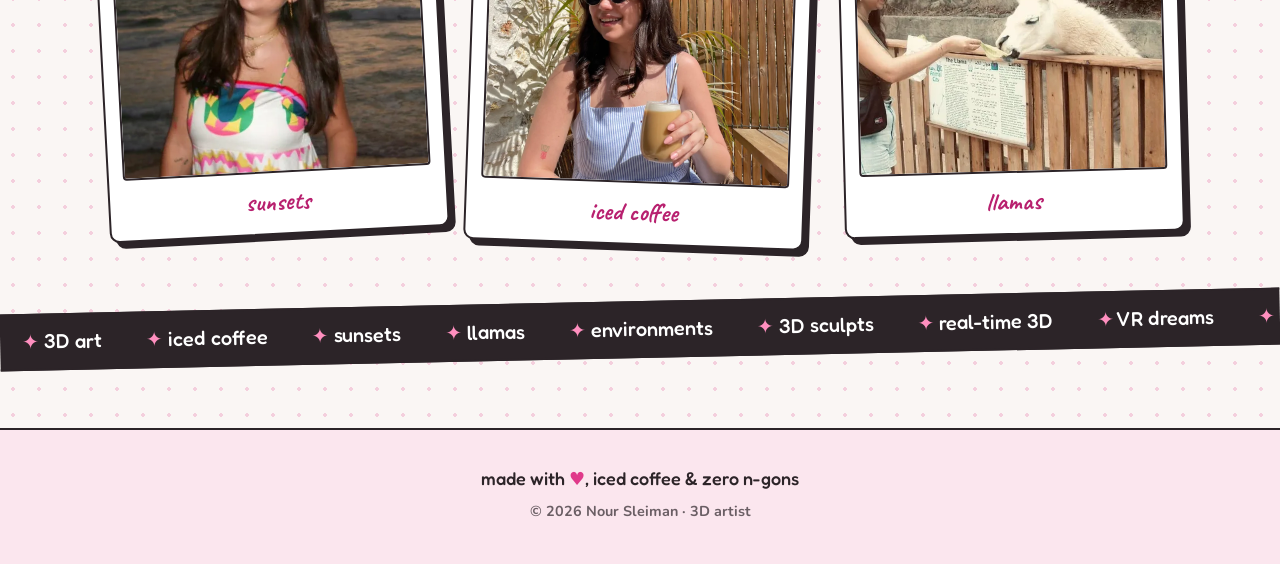
==== commit 4353cace: "Neutral, more professional palette; contact page and wording tweaks - Replace green/purple/yellow ac" ====
--- a/index.html
+++ b/index.html
@@ -23,7 +23,7 @@
 </head>
 <body>
   <a class="skip" href="#main">Skip to content</a>
-  <div class="deco" aria-hidden="true"><span style="left:6%;top:18%;--s:28px;--c:var(--pink);--t:7s;--d:0s">✦</span><span style="left:92%;top:14%;--s:24px;--c:var(--hot);--t:8s;--d:1s">♥</span><span style="left:88%;top:58%;--s:30px;--c:#ffc93c;--t:9s;--d:2s">★</span><span style="left:4%;top:64%;--s:30px;--c:#9b7bff;--t:8s;--d:3s">✿</span><span style="left:50%;top:92%;--s:26px;--c:var(--hot);--t:7s;--d:1.5s">♡</span><span style="left:78%;top:86%;--s:22px;--c:#3bc8a0;--t:6s;--d:0.5s">✦</span><span style="left:14%;top:88%;--s:22px;--c:var(--pink);--t:10s;--d:2.5s">★</span></div>
+  <div class="deco" aria-hidden="true"><span style="left:6%;top:18%;--s:28px;--c:var(--pink);--t:7s;--d:0s">✦</span><span style="left:92%;top:14%;--s:24px;--c:var(--hot);--t:8s;--d:1s">♥</span><span style="left:88%;top:58%;--s:30px;--c:#ffb3d1;--t:9s;--d:2s">★</span><span style="left:4%;top:64%;--s:30px;--c:#c9b8bf;--t:8s;--d:3s">✿</span><span style="left:50%;top:92%;--s:26px;--c:var(--hot);--t:7s;--d:1.5s">♡</span><span style="left:78%;top:86%;--s:22px;--c:var(--pink);--t:6s;--d:0.5s">✦</span><span style="left:14%;top:88%;--s:22px;--c:var(--pink);--t:10s;--d:2.5s">★</span></div>
   <header>
     <nav class="nav" aria-label="Main">
       <a class="brand" href="index.html" data-burst><img src="assets/logo.png" alt=""><span>Nour Sleiman</span></a>
@@ -53,13 +53,13 @@
     <section class="wrap about-grid">
       <div class="sticker about-card reveal">
         <h2>About me</h2>
-        <p>I’m a 3D artist with a professional bachelor’s degree in video games. I’m currently pursuing a Master’s degree in Management of Interactive 3D Technologies, where I focus on the intersection of art, technology, and immersive experiences.</p>
+        <p>I’m a 3D artist with a bachelor’s degree in video games. I’m currently pursuing a Master’s degree in Management of Interactive 3D Technologies, where I focus on the intersection of art, technology, and immersive experiences.</p>
         <p>I like shaping environments and assets that tell a story through detail and mood. I’m also exploring real-time 3D and virtual reality as ways to build more immersive and interactive worlds.</p>
         <p>Outside of 3D, I keep it simple: sunsets, iced coffee, and llamas.</p>
         <p>Take a look around, this is just the start. ♥</p>
       </div>
       <div class="stat-stack">
-        <div class="sticker stat reveal"><small>Studied</small><strong>Professional bachelor’s in video games</strong></div>
+        <div class="sticker stat reveal"><small>Studied</small><strong>Bachelor’s degree in video games</strong></div>
         <div class="sticker stat reveal"><small>Currently</small><strong>Master’s in Management of Interactive 3D Technologies</strong></div>
         <div class="sticker stat reveal"><small>Fuelled by</small><strong>Iced coffee. An unreasonable amount of it.</strong></div>
       </div>
--- a/assets/style.css
+++ b/assets/style.css
@@ -4,16 +4,16 @@
    ============================================================ */
 
 :root {
-  --cream: #fff6f9;
-  --blush: #ffe3ee;
+  --cream: #faf6f4;       /* warm neutral off-white */
+  --blush: #fbe6ee;       /* soft pink tint */
   --pink: #ff8fbf;
-  --hot: #e8398f;
-  --berry: #c11c84;
-  --ink: #3b1f36;
-  --ink-soft: #6e4a66;
-  --butter: #ffe48a;
-  --mint: #bff1db;
-  --lilac: #dccdff;
+  --hot: #e0398a;
+  --berry: #b8206f;
+  --ink: #2c2428;         /* soft charcoal */
+  --ink-soft: #6a5e64;
+  --stone: #ebe5e2;       /* warm neutral grey */
+  --rose: #fde6ee;        /* very light pink */
+  --rose-deep: #ffd1e2;   /* light pink highlight */
   --white: #ffffff;
 
   --radius: 26px;
@@ -43,7 +43,7 @@
   line-height: 1.65;
   color: var(--ink);
   background-color: var(--cream);
-  background-image: radial-gradient(#ffc2da 1.6px, transparent 1.7px);
+  background-image: radial-gradient(#f4cfdd 1.6px, transparent 1.7px);
   background-size: 26px 26px;
   cursor: var(--cursor);
   overflow-x: hidden;
@@ -138,7 +138,7 @@
 }
 .squiggle::after {
   content: ""; position: absolute; left: -2%; right: -2%; bottom: .02em; height: .32em; z-index: -1;
-  background: var(--butter); border-radius: 999px; transform: rotate(-1.5deg);
+  background: var(--rose-deep); border-radius: 999px; transform: rotate(-1.5deg);
 }
 
 /* ---------- sticker cards, buttons, chips ---------- */
@@ -160,25 +160,25 @@
 .btn:hover { transform: translate(-2px, -3px) rotate(-1.5deg); box-shadow: 7px 8px 0 var(--ink); background: #ff77b2; }
 .btn:active { transform: translate(3px, 3px); box-shadow: 1px 1px 0 var(--ink); }
 .btn.alt { background: var(--white); }
-.btn.alt:hover { background: var(--butter); }
+.btn.alt:hover { background: var(--rose-deep); }
 .btn-row { display: flex; flex-wrap: wrap; gap: 16px; }
 
 .chip {
   display: inline-block; padding: 3px 14px;
   font-family: var(--font-head); font-weight: 500; font-size: .92rem;
-  background: var(--butter); color: var(--ink);
+  background: var(--rose-deep); color: var(--ink);
   border: 2px solid var(--ink); border-radius: 999px;
 }
 .chip.pink  { background: var(--pink); }
-.chip.mint  { background: var(--mint); }
-.chip.lilac { background: var(--lilac); }
+.chip.stone { background: var(--stone); }
+.chip.rose  { background: var(--rose); }
 .chips { display: flex; flex-wrap: wrap; gap: 8px; }
 
 /* ---------- marquee ---------- */
 .marquee {
   position: relative; z-index: 1;
   margin-top: 56px;
-  background: var(--hot); color: var(--white);
+  background: var(--ink); color: var(--white);
   border-block: var(--border);
   transform: rotate(-1.2deg);
   overflow: hidden; white-space: nowrap;
@@ -188,6 +188,7 @@
   font-family: var(--font-head); font-weight: 500; font-size: 1.25rem;
   padding: 10px 22px;
 }
+.marquee span::first-letter { color: var(--pink); }
 @keyframes slide { to { transform: translateX(-50%); } }
 
 /* ---------- home / about ---------- */
@@ -214,7 +215,7 @@
 }
 .mascot .note {
   position: absolute; right: -4px; bottom: -6px;
-  background: var(--butter); border: var(--border); border-radius: 14px;
+  background: var(--rose-deep); border: var(--border); border-radius: 14px;
   padding: 4px 14px; transform: rotate(6deg); box-shadow: 3px 3px 0 var(--ink);
 }
 
@@ -224,9 +225,9 @@
 
 .stat-stack { display: grid; gap: 18px; }
 .stat { padding: 18px 22px; }
-.stat:nth-child(1) { background: var(--mint);  transform: rotate(1.2deg); }
-.stat:nth-child(2) { background: var(--lilac); transform: rotate(-1.4deg); }
-.stat:nth-child(3) { background: var(--butter); transform: rotate(.8deg); }
+.stat:nth-child(1) { background: var(--stone);  transform: rotate(1.2deg); }
+.stat:nth-child(2) { background: var(--rose); transform: rotate(-1.4deg); }
+.stat:nth-child(3) { background: var(--rose-deep); transform: rotate(.8deg); }
 .stat small { display: block; font-family: var(--font-head); text-transform: uppercase; letter-spacing: .08em; font-size: .78rem; opacity: .75; }
 .stat strong { font-family: var(--font-head); font-size: 1.2rem; font-weight: 600; line-height: 1.25; display: block; }
 
@@ -292,7 +293,7 @@
   background: var(--white); border: 2px solid var(--ink); border-radius: 999px;
   transition: transform .2s, background .2s;
 }
-.back:hover { background: var(--butter); transform: translateX(-4px) rotate(-2deg); }
+.back:hover { background: var(--rose-deep); transform: translateX(-4px) rotate(-2deg); }
 
 .project-head { margin: 26px 0 36px; }
 .project-head h1 { font-size: clamp(2.4rem, 7vw, 4.2rem); margin: 10px 0 14px; }
@@ -304,8 +305,8 @@
 .sidebar { display: grid; gap: 22px; position: sticky; top: 100px; }
 .side-card { padding: 20px 22px; }
 .side-card h3 { margin-bottom: 12px; font-size: 1.1rem; }
-.side-card:nth-child(1) { background: var(--lilac); transform: rotate(1deg); }
-.side-card:nth-child(2) { background: var(--mint); transform: rotate(-1deg); }
+.side-card:nth-child(1) { background: var(--rose); transform: rotate(1deg); }
+.side-card:nth-child(2) { background: var(--stone); transform: rotate(-1deg); }
 .side-card dl { margin: 0; }
 .side-card dt { font-family: var(--font-head); font-size: .78rem; text-transform: uppercase; letter-spacing: .08em; opacity: .7; }
 .side-card dd { margin: 0 0 10px; font-weight: 800; }
@@ -321,8 +322,8 @@
   background: var(--pink); border-bottom: var(--border);
   font-family: var(--font-head); font-weight: 500; font-size: .95rem;
 }
-.window .bar i { width: 14px; height: 14px; border-radius: 50%; border: 2px solid var(--ink); background: var(--butter); }
-.window .bar i:nth-child(2) { background: var(--mint); }
+.window .bar i { width: 14px; height: 14px; border-radius: 50%; border: 2px solid var(--ink); background: var(--rose-deep); }
+.window .bar i:nth-child(2) { background: var(--stone); }
 .window .bar i:nth-child(3) { background: var(--white); }
 .window .bar b { margin-left: 8px; font-weight: 500; }
 .window img, .window video { width: 100%; background: var(--ink); }
@@ -337,23 +338,23 @@
 .mail-card .hand { color: var(--ink); }
 .mail-card h2 { margin: 6px 0 16px; }
 .mail-link {
-  display: block; word-break: break-word;
+  display: block; word-break: break-word; margin: 0;
+  -webkit-user-select: all; user-select: all; cursor: text;
   font-family: var(--font-head); font-weight: 600; font-size: clamp(1.15rem, 3.2vw, 1.55rem);
   color: var(--ink); background: var(--white); text-decoration: none;
   padding: 14px 20px; border: var(--border); border-radius: 18px; box-shadow: var(--shadow-sm);
   transition: transform .2s;
 }
 .mail-link:hover { transform: rotate(1deg) scale(1.02); }
-.mail-card .btn-row { margin-top: 22px; }
-.copied { font-family: var(--font-hand); font-weight: 700; font-size: 1.5rem; min-height: 1.6rem; margin-top: 10px; }
+.mail-card .tip { margin: 16px 0 0; }
 
 .link-stack { display: grid; gap: 22px; }
 .link-card {
   display: flex; align-items: center; gap: 16px; padding: 20px 24px;
   color: inherit; text-decoration: none; transition: transform .2s, box-shadow .2s;
 }
-.link-card:nth-child(1) { background: var(--lilac); transform: rotate(1.4deg); }
-.link-card:nth-child(2) { background: var(--butter); transform: rotate(-1.2deg); }
+.link-card:nth-child(1) { background: var(--rose); transform: rotate(1.4deg); }
+.link-card:nth-child(2) { background: var(--rose-deep); transform: rotate(-1.2deg); }
 .link-card:hover { transform: rotate(0) translateY(-5px); box-shadow: 9px 10px 0 var(--ink); }
 .link-card .ico { font-size: 2rem; line-height: 1; }
 .link-card strong { display: block; font-family: var(--font-head); font-size: 1.25rem; font-weight: 600; line-height: 1.2; }
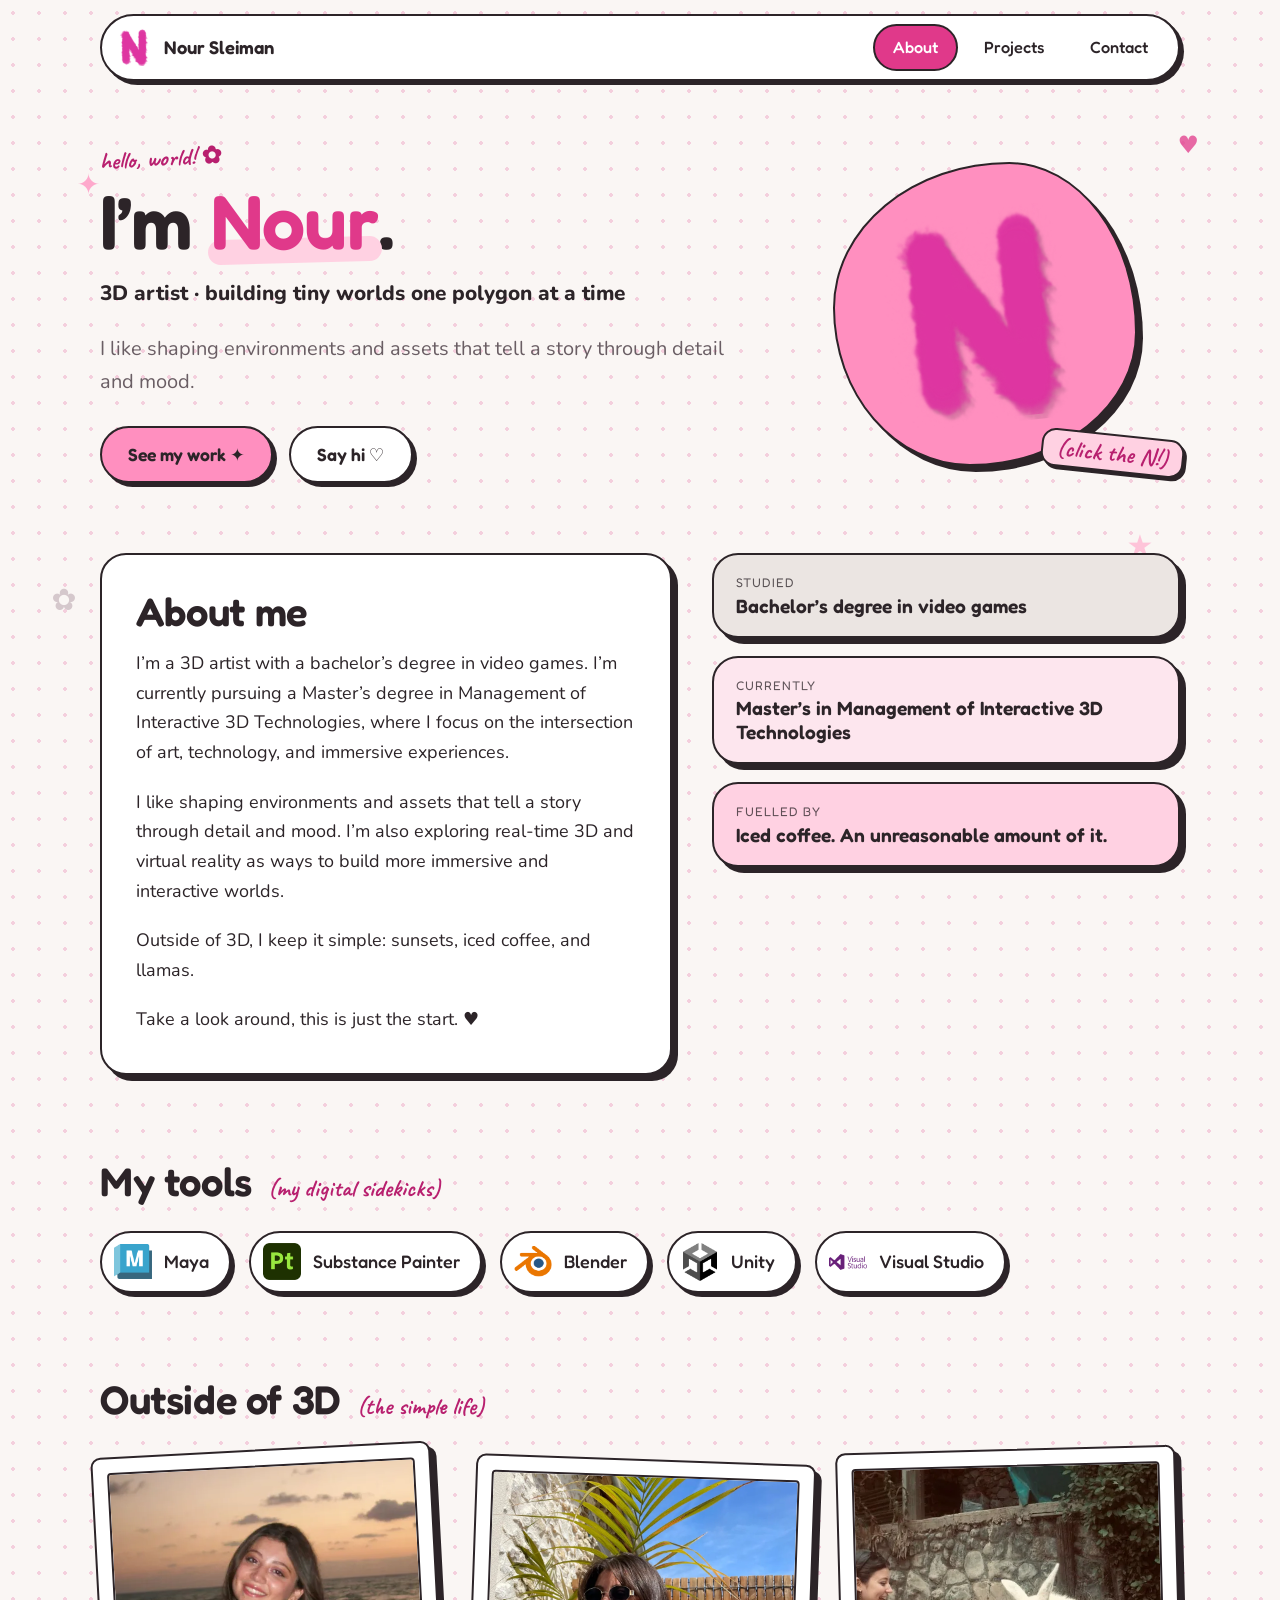
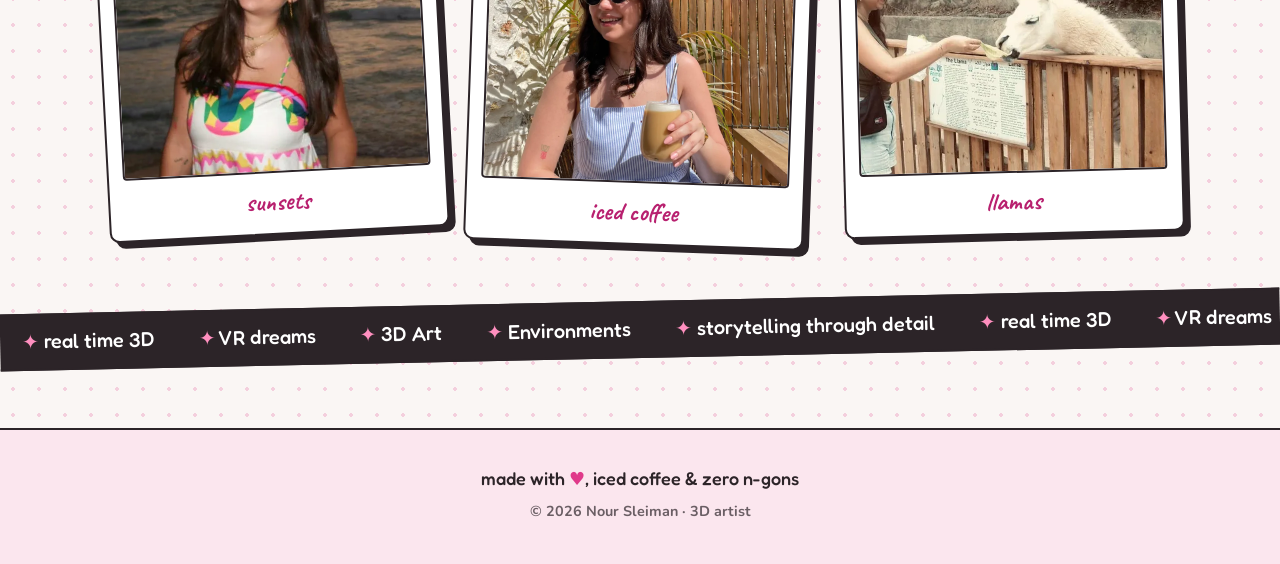
==== commit aa91e62a: "Cute Monsters: ZBrush; update About banner text Co-Authored-By: Claude Sonnet 5.5 <noreply@anthropic" ====
--- a/index.html
+++ b/index.html
@@ -79,7 +79,7 @@
       </div>
     </section>
 
-    <div class="marquee" aria-hidden="true"><div class="marquee-track"><span>✦ 3D art</span><span>✦ iced coffee</span><span>✦ sunsets</span><span>✦ llamas</span><span>✦ environments</span><span>✦ 3D sculpts</span><span>✦ real-time 3D</span><span>✦ VR dreams</span><span>✦ storytelling through detail</span><span>✦ pink things</span><span>✦ 3D art</span><span>✦ iced coffee</span><span>✦ sunsets</span><span>✦ llamas</span><span>✦ environments</span><span>✦ 3D sculpts</span><span>✦ real-time 3D</span><span>✦ VR dreams</span><span>✦ storytelling through detail</span><span>✦ pink things</span></div></div>
+    <div class="marquee" aria-hidden="true"><div class="marquee-track"><span>✦ real time 3D</span><span>✦ VR dreams</span><span>✦ 3D Art</span><span>✦ Environments</span><span>✦ storytelling through detail</span><span>✦ real time 3D</span><span>✦ VR dreams</span><span>✦ 3D Art</span><span>✦ Environments</span><span>✦ storytelling through detail</span><span>✦ real time 3D</span><span>✦ VR dreams</span><span>✦ 3D Art</span><span>✦ Environments</span><span>✦ storytelling through detail</span><span>✦ real time 3D</span><span>✦ VR dreams</span><span>✦ 3D Art</span><span>✦ Environments</span><span>✦ storytelling through detail</span></div></div>
 
   </main>
 
--- a/assets/style.css
+++ b/assets/style.css
@@ -183,7 +183,7 @@
   transform: rotate(-1.2deg);
   overflow: hidden; white-space: nowrap;
 }
-.marquee-track { display: inline-flex; animation: slide 32s linear infinite; }
+.marquee-track { display: inline-flex; animation: slide 50s linear infinite; }
 .marquee span {
   font-family: var(--font-head); font-weight: 500; font-size: 1.25rem;
   padding: 10px 22px;
